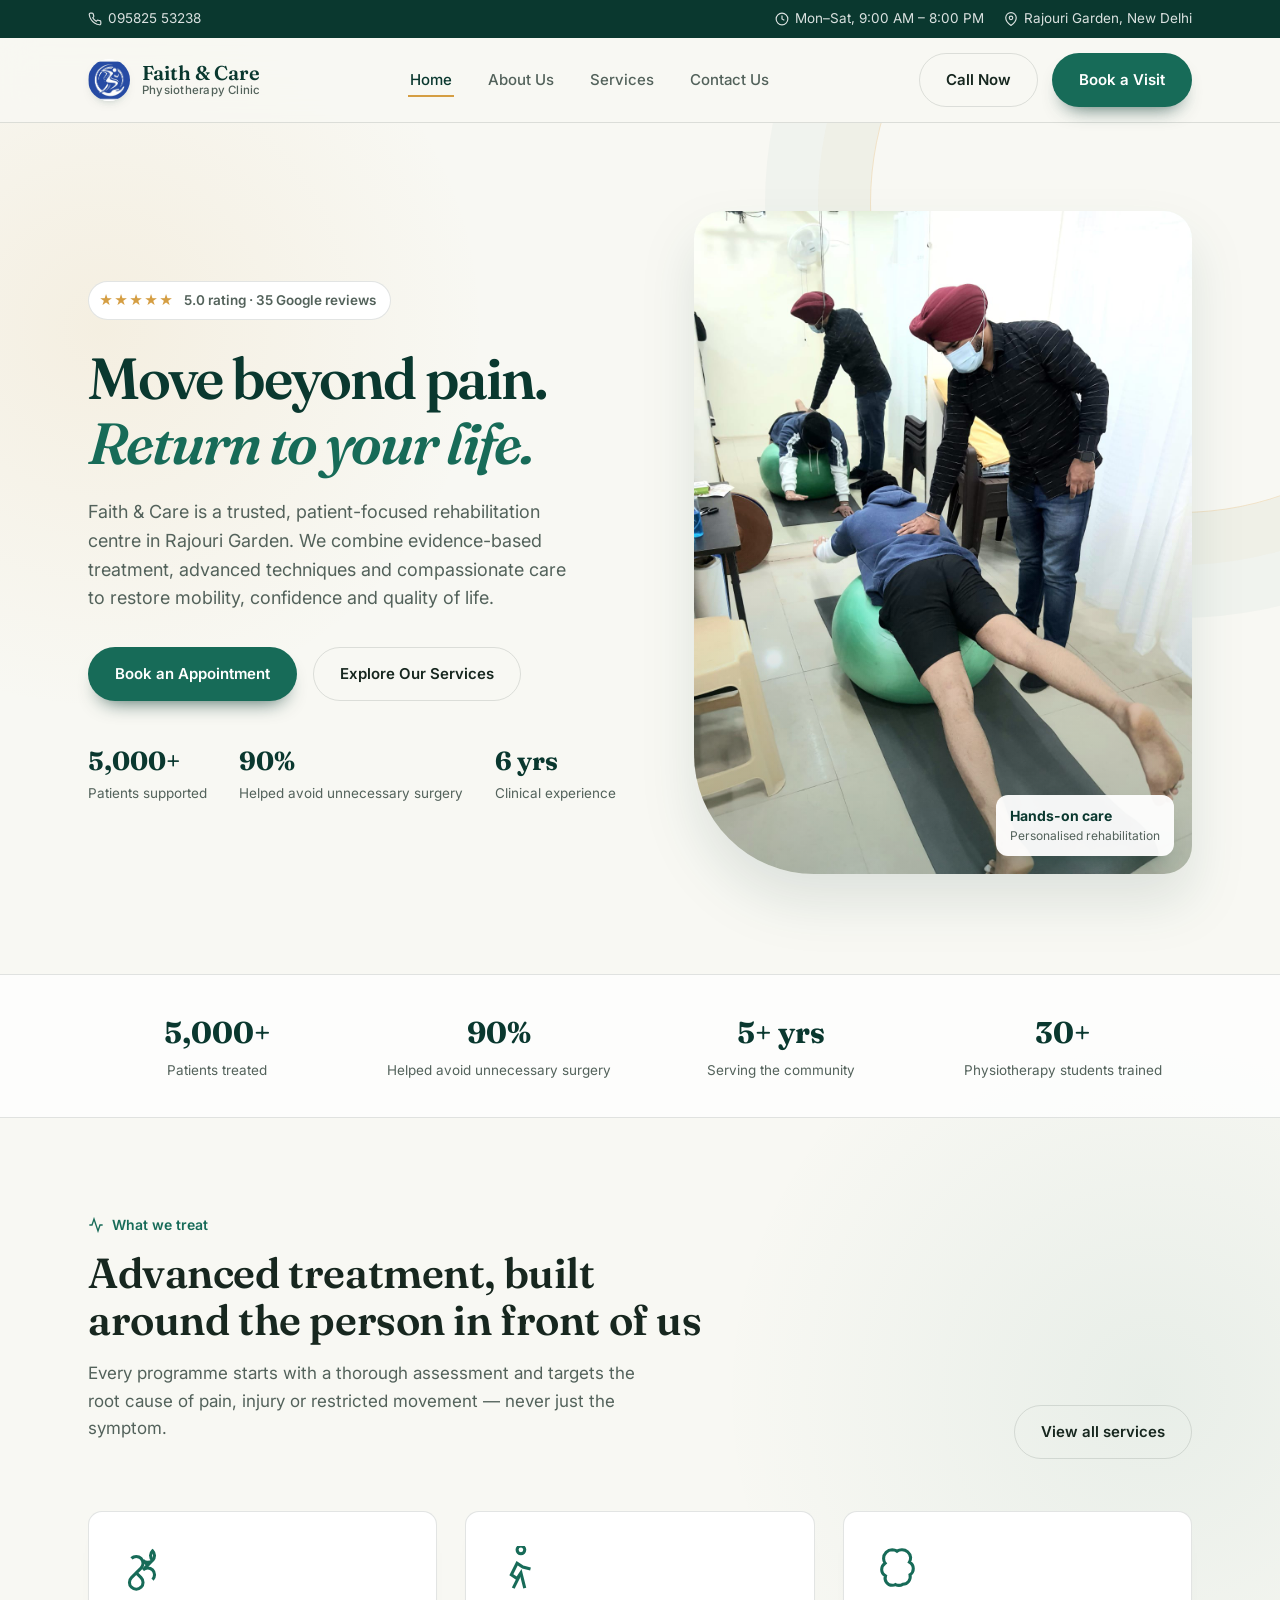
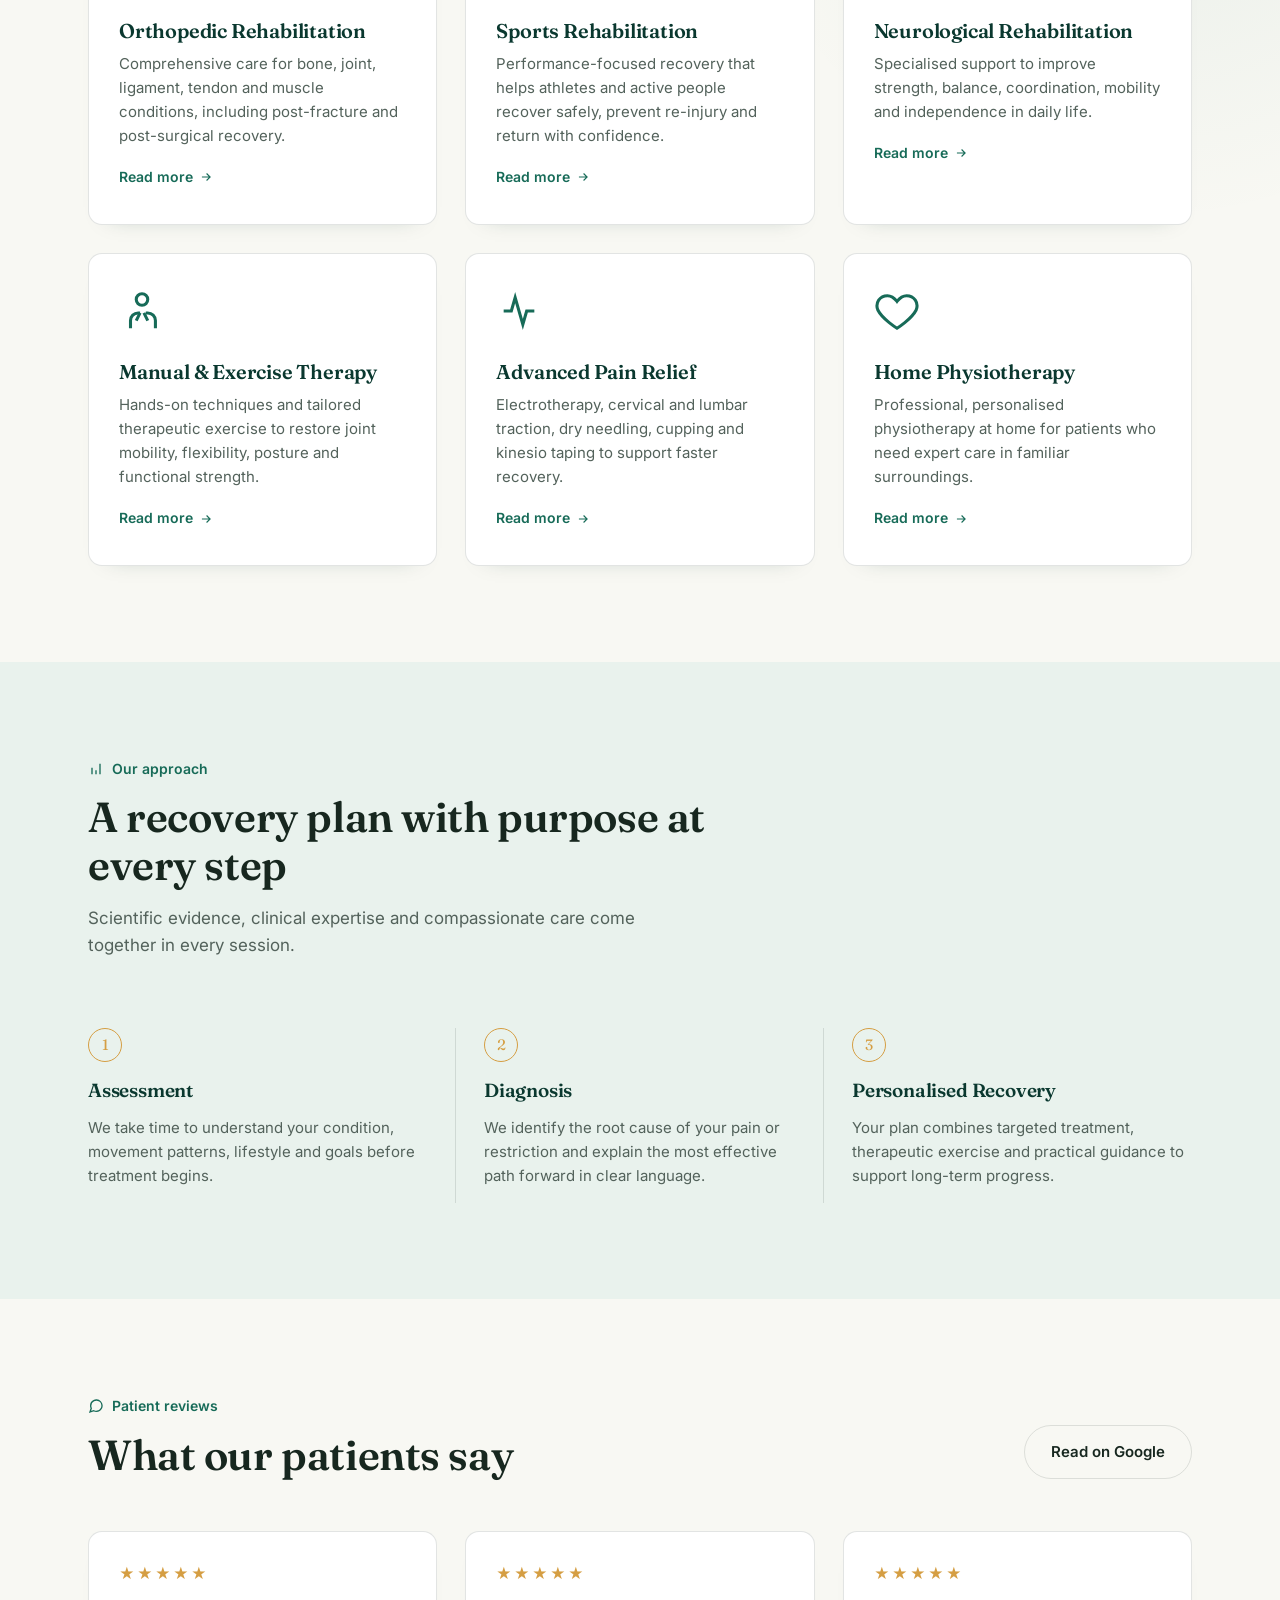
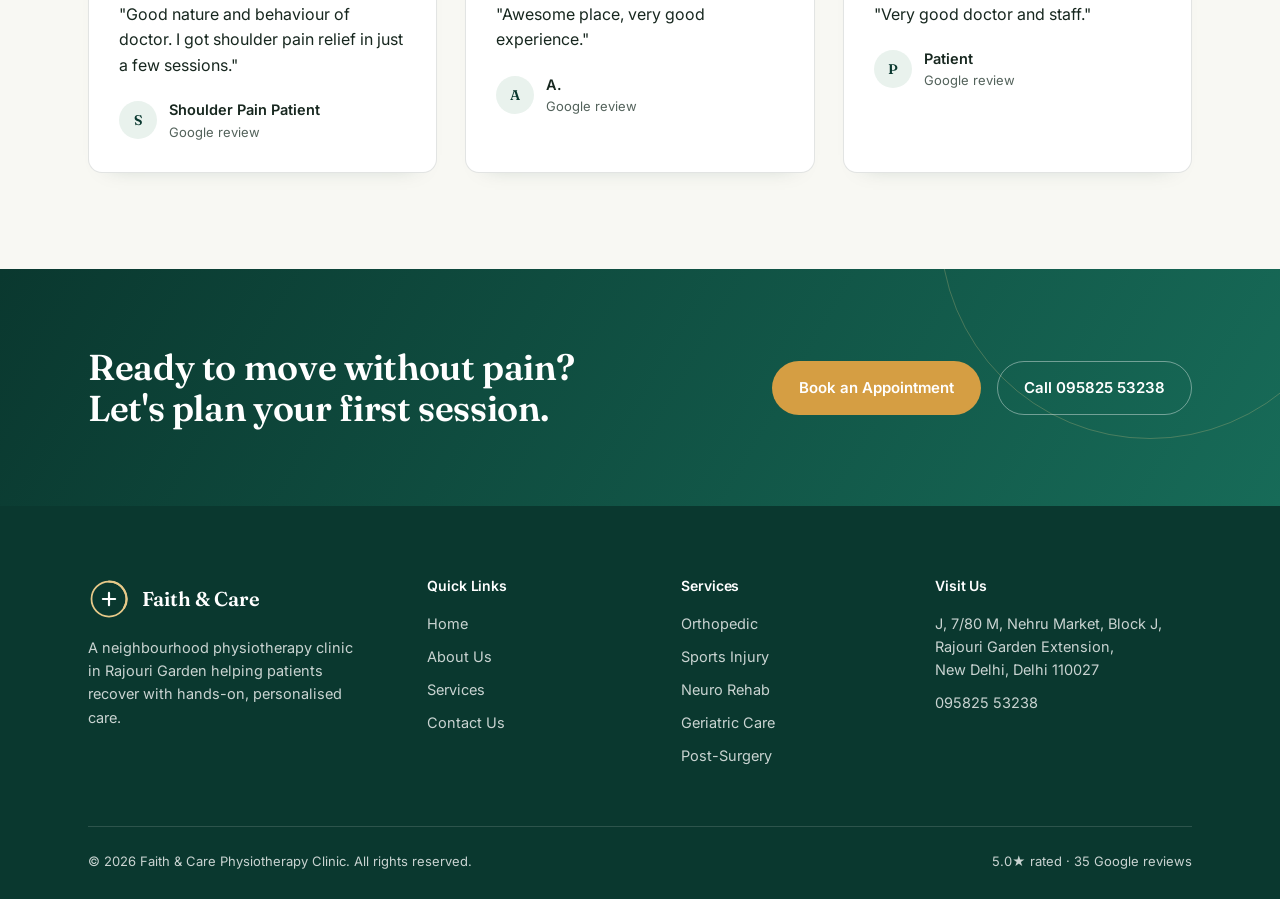
==== index.html @ 221c05e2 "initial commit" ====
<!DOCTYPE html>
<html lang="en">
<head>
<meta charset="UTF-8">
<meta name="viewport" content="width=device-width, initial-scale=1.0">
<title>Faith &amp; Care Physiotherapy Clinic — Rajouri Garden, New Delhi</title>
<meta name="description" content="Faith & Care Physiotherapy Clinic in Rajouri Garden, New Delhi. Rated 5.0 by 35 patients. Orthopedic, sports, neuro, geriatric and post-surgery rehabilitation.">
<link rel="stylesheet" href="style.css">
</head>
<body>

<div class="topbar">
  <div class="container">
    <a class="topbar-item" href="tel:+919582553238">
      <svg width="14" height="14" viewBox="0 0 24 24" fill="none" stroke="currentColor" stroke-width="2"><path d="M22 16.92v3a2 2 0 0 1-2.18 2 19.79 19.79 0 0 1-8.63-3.07 19.5 19.5 0 0 1-6-6 19.79 19.79 0 0 1-3.07-8.67A2 2 0 0 1 4.11 2h3a2 2 0 0 1 2 1.72c.127.96.361 1.903.7 2.81a2 2 0 0 1-.45 2.11L8.09 9.91a16 16 0 0 0 6 6l1.27-1.27a2 2 0 0 1 2.11-.45c.907.339 1.85.573 2.81.7A2 2 0 0 1 22 16.92z"/></svg>
      095825 53238
    </a>
    <div class="topbar-right">
      <span class="topbar-item">
        <svg width="14" height="14" viewBox="0 0 24 24" fill="none" stroke="currentColor" stroke-width="2"><circle cx="12" cy="12" r="10"/><polyline points="12 6 12 12 16 14"/></svg>
        Mon–Sat, 9:00 AM – 8:00 PM
      </span>
      <span class="topbar-item">
        <svg width="14" height="14" viewBox="0 0 24 24" fill="none" stroke="currentColor" stroke-width="2"><path d="M21 10c0 7-9 13-9 13s-9-6-9-13a9 9 0 0 1 18 0z"/><circle cx="12" cy="10" r="3"/></svg>
        Rajouri Garden, New Delhi
      </span>
    </div>
  </div>
</div>

<header class="site-header">
  <div class="container">
    <a class="brand" href="index.html">
      <img class="brand-mark brand-mark--logo" src="assets/faith-care-logo.jpeg" alt="Faith &amp; Care logo">
      <span class="brand-text">Faith &amp; Care<span>Physiotherapy Clinic</span></span>
    </a>
    <nav class="main-nav">
      <ul>
        <li><a href="index.html" class="is-active">Home</a></li>
        <li><a href="about.html">About Us</a></li>
        <li><a href="services.html">Services</a></li>
        <li><a href="contact.html">Contact Us</a></li>
      </ul>
    </nav>
    <div class="header-cta">
      <a class="btn btn-ghost" href="tel:+919582553238">Call Now</a>
      <a class="btn btn-primary" href="contact.html">Book a Visit</a>
      <button class="nav-toggle" aria-label="Toggle menu" aria-expanded="false">
        <svg viewBox="0 0 24 24" fill="none" stroke="currentColor" stroke-width="2"><line x1="3" y1="6" x2="21" y2="6"/><line x1="3" y1="12" x2="21" y2="12"/><line x1="3" y1="18" x2="21" y2="18"/></svg>
      </button>
    </div>
  </div>
</header>

<section class="hero">
  <div class="container">
    <div class="hero-copy reveal">
      <div class="hero-trust">
        <span class="stars">★★★★★</span> 5.0 rating · 35 Google reviews
      </div>
      <h1>Move beyond pain. <em>Return to your life.</em></h1>
      <p class="hero-sub">Faith &amp; Care is a trusted, patient-focused rehabilitation centre in Rajouri Garden. We combine evidence-based treatment, advanced techniques and compassionate care to restore mobility, confidence and quality of life.</p>
      <div class="hero-actions">
        <a class="btn btn-primary" href="contact.html">Book an Appointment</a>
        <a class="btn btn-ghost" href="services.html">Explore Our Services</a>
      </div>
      <div class="hero-meta">
        <div><strong>5,000+</strong>Patients supported</div>
        <div><strong>90%</strong>Helped avoid unnecessary surgery</div>
        <div><strong>6 yrs</strong>Clinical experience</div>
      </div>
    </div>
    <div class="hero-art hero-photo reveal" style="animation-delay:.15s">
      <img src="assets/session-balance.jpeg" alt="Dr. Sarabjeet Singh guiding a patient through balance rehabilitation">
      <span class="photo-label"><strong>Hands-on care</strong>Personalised rehabilitation</span>
    </div>
  </div>
</section>

<section class="stat-strip">
  <div class="container">
    <div class="stat"><strong>5,000+</strong><span>Patients treated</span></div>
    <div class="stat"><strong>90%</strong><span>Helped avoid unnecessary surgery</span></div>
    <div class="stat"><strong>5+ yrs</strong><span>Serving the community</span></div>
    <div class="stat"><strong>30+</strong><span>Physiotherapy students trained</span></div>
  </div>
</section>

<section class="section" id="services">
  <div class="container">
    <div class="section-head">
      <div>
        <div class="kicker">
          <svg viewBox="0 0 24 24" fill="none" stroke="currentColor" stroke-width="2"><path d="M22 12h-4l-3 9L9 3l-3 9H2"/></svg>
          What we treat
        </div>
        <h2 class="section-title">Advanced treatment, built around the person in front of us</h2>
        <p class="section-lede">Every programme starts with a thorough assessment and targets the root cause of pain, injury or restricted movement — never just the symptom.</p>
      </div>
      <a class="btn btn-ghost" href="services.html">View all services</a>
    </div>

    <div class="grid-3">
      <div class="service-card">
        <svg class="service-icon" viewBox="0 0 24 24" fill="none" stroke="currentColor" stroke-width="1.6"><path d="M6.5 6.5a3.5 3.5 0 1 1 5 5L9 14l2.5 2.5a3.5 3.5 0 1 1-5 5 3.5 3.5 0 0 1 0-5L9 14"/><path d="M17.5 17.5a3.5 3.5 0 1 0-5-5L15 10l-2.5-2.5a3.5 3.5 0 1 0 5-5 3.5 3.5 0 0 0 0 5L15 10"/></svg>
        <h3>Orthopedic Rehabilitation</h3>
        <p>Comprehensive care for bone, joint, ligament, tendon and muscle conditions, including post-fracture and post-surgical recovery.</p>
        <a class="service-link" href="services.html#orthopedic">Read more <svg viewBox="0 0 24 24" fill="none" stroke="currentColor" stroke-width="2"><path d="M5 12h14M13 6l6 6-6 6"/></svg></a>
      </div>
      <div class="service-card">
        <svg class="service-icon" viewBox="0 0 24 24" fill="none" stroke="currentColor" stroke-width="1.6"><path d="M13 4a2 2 0 1 0-2-2 2 2 0 0 0 2 2z"/><path d="M15 22l-2-8-2 3-3-2 3-6 3 2 4 1"/><path d="M9 22l3-6"/></svg>
        <h3>Sports Rehabilitation</h3>
        <p>Performance-focused recovery that helps athletes and active people recover safely, prevent re-injury and return with confidence.</p>
        <a class="service-link" href="services.html#sports">Read more <svg viewBox="0 0 24 24" fill="none" stroke="currentColor" stroke-width="2"><path d="M5 12h14M13 6l6 6-6 6"/></svg></a>
      </div>
      <div class="service-card">
        <svg class="service-icon" viewBox="0 0 24 24" fill="none" stroke="currentColor" stroke-width="1.6"><path d="M9.5 2a4.5 4.5 0 0 0-4.5 4.5c0 1 .3 1.8.8 2.5-1 .7-1.8 1.9-1.8 3.3a3.8 3.8 0 0 0 2 3.3 3.7 3.7 0 0 0 3.5 4.9c.6 0 1.2-.1 1.7-.4A4 4 0 0 0 15 20a4 4 0 0 0 3.8-5 3.8 3.8 0 0 0 1.7-3.2c0-1.5-.8-2.7-2-3.4.4-.7.6-1.5.6-2.4A4.5 4.5 0 0 0 14.5 2 4.4 4.4 0 0 0 12 2.8 4.4 4.4 0 0 0 9.5 2z"/></svg>
        <h3>Neurological Rehabilitation</h3>
        <p>Specialised support to improve strength, balance, coordination, mobility and independence in daily life.</p>
        <a class="service-link" href="services.html#neuro">Read more <svg viewBox="0 0 24 24" fill="none" stroke="currentColor" stroke-width="2"><path d="M5 12h14M13 6l6 6-6 6"/></svg></a>
      </div>
      <div class="service-card">
        <svg class="service-icon" viewBox="0 0 24 24" fill="none" stroke="currentColor" stroke-width="1.6"><circle cx="12" cy="6" r="3"/><path d="M6 21v-4a4 4 0 0 1 4-4h1M14 13h1a4 4 0 0 1 4 4v4"/><path d="M11 13l-2 4M13 13l2 4"/></svg>
        <h3>Manual &amp; Exercise Therapy</h3>
        <p>Hands-on techniques and tailored therapeutic exercise to restore joint mobility, flexibility, posture and functional strength.</p>
        <a class="service-link" href="services.html#geriatric">Read more <svg viewBox="0 0 24 24" fill="none" stroke="currentColor" stroke-width="2"><path d="M5 12h14M13 6l6 6-6 6"/></svg></a>
      </div>
      <div class="service-card">
        <svg class="service-icon" viewBox="0 0 24 24" fill="none" stroke="currentColor" stroke-width="1.6"><path d="M4 12h4l2-7 4 14 2-7h4"/></svg>
        <h3>Advanced Pain Relief</h3>
        <p>Electrotherapy, cervical and lumbar traction, dry needling, cupping and kinesio taping to support faster recovery.</p>
        <a class="service-link" href="services.html#post-surgery">Read more <svg viewBox="0 0 24 24" fill="none" stroke="currentColor" stroke-width="2"><path d="M5 12h14M13 6l6 6-6 6"/></svg></a>
      </div>
      <div class="service-card">
        <svg class="service-icon" viewBox="0 0 24 24" fill="none" stroke="currentColor" stroke-width="1.6"><path d="M12 21s-7.5-4.6-10-9.5C.5 7.7 3 4 7 4c2.2 0 3.6 1.2 5 3 1.4-1.8 2.8-3 5-3 4 0 6.5 3.7 5 7.5-2.5 4.9-10 9.5-10 9.5z"/></svg>
        <h3>Home Physiotherapy</h3>
        <p>Professional, personalised physiotherapy at home for patients who need expert care in familiar surroundings.</p>
        <a class="service-link" href="services.html#pain-management">Read more <svg viewBox="0 0 24 24" fill="none" stroke="currentColor" stroke-width="2"><path d="M5 12h14M13 6l6 6-6 6"/></svg></a>
      </div>
    </div>
  </div>
</section>

<section class="section section--mist">
  <div class="container">
    <div class="section-head">
      <div>
        <div class="kicker">
          <svg viewBox="0 0 24 24" fill="none" stroke="currentColor" stroke-width="2"><path d="M12 20v-6M6 20V10M18 20V4"/></svg>
          Our approach
        </div>
        <h2 class="section-title">A recovery plan with purpose at every step</h2>
        <p class="section-lede">Scientific evidence, clinical expertise and compassionate care come together in every session.</p>
      </div>
    </div>
    <div class="process-list">
      <div class="process-step">
        <div class="step-num">1</div>
        <h3>Assessment</h3>
        <p>We take time to understand your condition, movement patterns, lifestyle and goals before treatment begins.</p>
      </div>
      <div class="process-step">
        <div class="step-num">2</div>
        <h3>Diagnosis</h3>
        <p>We identify the root cause of your pain or restriction and explain the most effective path forward in clear language.</p>
      </div>
      <div class="process-step">
        <div class="step-num">3</div>
        <h3>Personalised Recovery</h3>
        <p>Your plan combines targeted treatment, therapeutic exercise and practical guidance to support long-term progress.</p>
      </div>
    </div>
  </div>
</section>

<section class="section" id="testimonials">
  <div class="container">
    <div class="section-head">
      <div>
        <div class="kicker">
          <svg viewBox="0 0 24 24" fill="none" stroke="currentColor" stroke-width="2"><path d="M21 11.5a8.4 8.4 0 0 1-.9 3.8 8.5 8.5 0 0 1-7.6 4.7 8.4 8.4 0 0 1-3.8-.9L3 21l1.9-5.7a8.4 8.4 0 0 1-.9-3.8 8.5 8.5 0 0 1 4.7-7.6 8.4 8.4 0 0 1 3.8-.9h.5a8.48 8.48 0 0 1 8 8v.5z"/></svg>
          Patient reviews
        </div>
        <h2 class="section-title">What our patients say</h2>
      </div>
      <a class="btn btn-ghost" href="https://www.google.com/maps/search/?api=1&query=Faith+%26+Care+Physiotherapy+Clinic+Rajouri+Garden" target="_blank" rel="noopener">Read on Google</a>
    </div>
    <div class="grid-3">
      <div class="testi-card">
        <div class="testi-stars">★★★★★</div>
        <p>"Good nature and behaviour of doctor. I got shoulder pain relief in just a few sessions."</p>
        <div class="testi-who">
          <div class="testi-avatar">S</div>
          <div><div class="testi-name">Shoulder Pain Patient</div><div class="testi-role">Google review</div></div>
        </div>
      </div>
      <div class="testi-card">
        <div class="testi-stars">★★★★★</div>
        <p>"Awesome place, very good experience."</p>
        <div class="testi-who">
          <div class="testi-avatar">A</div>
          <div><div class="testi-name">A.</div><div class="testi-role">Google review</div></div>
        </div>
      </div>
      <div class="testi-card">
        <div class="testi-stars">★★★★★</div>
        <p>"Very good doctor and staff."</p>
        <div class="testi-who">
          <div class="testi-avatar">P</div>
          <div><div class="testi-name">Patient</div><div class="testi-role">Google review</div></div>
        </div>
      </div>
    </div>
  </div>
</section>

<section class="cta-band">
  <div class="container">
    <h2>Ready to move without pain? Let's plan your first session.</h2>
    <div class="cta-band-actions">
      <a class="btn btn-gold" href="contact.html">Book an Appointment</a>
      <a class="btn btn-outline-light" href="tel:+919582553238">Call 095825 53238</a>
    </div>
  </div>
</section>

<footer class="site-footer">
  <div class="container">
    <div class="footer-grid">
      <div class="footer-brand">
        <a class="brand" href="index.html">
          <svg class="brand-mark" viewBox="0 0 48 48" fill="none">
            <circle cx="24" cy="24" r="20" stroke="#E7C989" stroke-width="2"/>
            <path d="M24 4a20 20 0 0 1 17.3 30" stroke="#E7C989" stroke-width="2.5" stroke-linecap="round"/>
            <path d="M24 17v14M17 24h14" stroke="#FFFFFF" stroke-width="2.5" stroke-linecap="round"/>
          </svg>
          <span class="brand-text">Faith &amp; Care</span>
        </a>
        <p>A neighbourhood physiotherapy clinic in Rajouri Garden helping patients recover with hands-on, personalised care.</p>
      </div>
      <div>
        <h4>Quick Links</h4>
        <ul>
          <li><a href="index.html">Home</a></li>
          <li><a href="about.html">About Us</a></li>
          <li><a href="services.html">Services</a></li>
          <li><a href="contact.html">Contact Us</a></li>
        </ul>
      </div>
      <div>
        <h4>Services</h4>
        <ul>
          <li><a href="services.html#orthopedic">Orthopedic</a></li>
          <li><a href="services.html#sports">Sports Injury</a></li>
          <li><a href="services.html#neuro">Neuro Rehab</a></li>
          <li><a href="services.html#geriatric">Geriatric Care</a></li>
          <li><a href="services.html#post-surgery">Post-Surgery</a></li>
        </ul>
      </div>
      <div>
        <h4>Visit Us</h4>
        <ul>
          <li>J, 7/80 M, Nehru Market, Block J,<br>Rajouri Garden Extension,<br>New Delhi, Delhi 110027</li>
          <li><a href="tel:+919582553238">095825 53238</a></li>
        </ul>
      </div>
    </div>
    <div class="foot-bottom">
      <span>© 2026 Faith &amp; Care Physiotherapy Clinic. All rights reserved.</span>
      <span>5.0★ rated · 35 Google reviews</span>
    </div>
  </div>
</footer>

<script src="script.js"></script>
</body>
</html>
---- style.css ----
/* =========================================================
   Faith & Care Physiotherapy Clinic — Design System
   Palette: pine (trust/healing), paper/mist (calm neutral),
   gold (warmth, restored movement)
   Type: Fraunces (display) + Inter (body/UI)
   Motif: the range-of-motion arc — recurring visual device
   ========================================================= */

@import url('https://fonts.googleapis.com/css2?family=Fraunces:opsz,wght@9..144,400;9..144,500;9..144,600;9..144,700&family=Inter:wght@400;500;600;700&display=swap');

:root{
  --ink: #17271f;
  --ink-soft: #53625b;
  --pine: #176b58;
  --pine-dark: #0a382f;
  --paper: #f8f8f3;
  --mist: #e9f2ed;
  --line: rgba(23,39,31,0.12);
  --gold: #d59e43;
  --gold-light: #f3d18b;
  --white: #FFFFFF;

  --serif: 'Fraunces', Georgia, serif;
  --sans: 'Inter', -apple-system, BlinkMacSystemFont, 'Segoe UI', sans-serif;

  --container: 1160px;
  --radius: 14px;
  --shadow: 0 24px 60px -30px rgba(10,56,47,0.42);
}

*, *::before, *::after{ box-sizing: border-box; }

html{
  scroll-behavior: smooth;
}
@media (prefers-reduced-motion: reduce){
  html{ scroll-behavior: auto; }
  *{ animation-duration: 0.01ms !important; animation-iteration-count: 1 !important; transition-duration: 0.01ms !important; }
}

body{
  margin: 0;
  font-family: var(--sans);
  color: var(--ink);
  background: var(--paper);
  background-image: radial-gradient(circle at 8% 8%, rgba(213,158,67,.10), transparent 24rem), radial-gradient(circle at 90% 34%, rgba(23,107,88,.07), transparent 27rem);
  line-height: 1.6;
  -webkit-font-smoothing: antialiased;
}

img{ max-width: 100%; display: block; }
a{ color: inherit; text-decoration: none; }
ul{ margin: 0; padding: 0; list-style: none; }
button{ font-family: inherit; cursor: pointer; }

h1,h2,h3,h4{
  font-family: var(--serif);
  font-weight: 600;
  line-height: 1.12;
  margin: 0;
  letter-spacing: -0.01em;
}

.container{
  max-width: var(--container);
  margin: 0 auto;
  padding: 0 28px;
}

.section{ padding: 96px 0; }
.section--tight{ padding: 64px 0; }
.section--mist{ background: var(--mist); }
.section--pine{ background: var(--pine); color: var(--white); }

.kicker{
  display: inline-flex;
  align-items: center;
  gap: 8px;
  font-size: 14px;
  color: var(--pine);
  font-weight: 600;
  margin-bottom: 14px;
}
.section--pine .kicker{ color: var(--gold-light); }
.kicker svg{ width: 16px; height: 16px; }

h2.section-title{
  font-size: clamp(28px, 3.6vw, 42px);
  max-width: 620px;
}
.section-lede{
  max-width: 560px;
  color: var(--ink-soft);
  font-size: 17px;
  margin-top: 16px;
}
.section--pine .section-lede{ color: rgba(255,255,255,0.78); }

.section-head{
  display: flex;
  justify-content: space-between;
  align-items: flex-end;
  gap: 32px;
  margin-bottom: 52px;
  flex-wrap: wrap;
}

/* ---------- Buttons ---------- */
.btn{
  display: inline-flex;
  align-items: center;
  justify-content: center;
  gap: 10px;
  padding: 14px 26px;
  border-radius: 999px;
  font-weight: 600;
  font-size: 15px;
  border: 1px solid transparent;
  transition: transform 0.2s cubic-bezier(.2,.8,.2,1), box-shadow .2s ease, background 0.2s ease, border-color .2s ease, color .2s ease;
  white-space: nowrap;
}
.btn:hover{ transform: translateY(-3px); }
.btn-primary{ background: var(--pine); color: var(--white); box-shadow: 0 12px 20px -12px rgba(10,56,47,.8); }
.btn-primary:hover{ background: var(--pine-dark); box-shadow: 0 18px 28px -14px rgba(10,56,47,.72); }
.btn-gold{ background: var(--gold); color: var(--white); }
.btn-gold:hover{ background: #9c6f2e; }
.btn-ghost{ background: transparent; color: var(--ink); border-color: var(--line); }
.btn-ghost:hover{ border-color: var(--pine); color: var(--pine); }
.btn-outline-light{ background: transparent; color: var(--white); border-color: rgba(255,255,255,0.4); }
.btn-outline-light:hover{ border-color: var(--white); }
.btn-block{ width: 100%; }

/* ---------- Header ---------- */
.topbar{
  background: var(--pine-dark);
  color: rgba(255,255,255,0.85);
  font-size: 13.5px;
}
.topbar .container{
  display: flex;
  justify-content: space-between;
  align-items: center;
  padding-top: 8px;
  padding-bottom: 8px;
  gap: 16px;
  flex-wrap: wrap;
}
.topbar a{ color: inherit; }
.topbar a:hover{ color: var(--gold-light); }
.topbar-item{ display: inline-flex; align-items: center; gap: 6px; }
.topbar-right{ display: flex; gap: 20px; flex-wrap: wrap; }

.site-header{
  position: sticky;
  top: 0;
  z-index: 40;
  background: rgba(248,248,243,0.82);
  backdrop-filter: blur(16px);
  border-bottom: 1px solid var(--line);
}
.site-header .container{
  display: flex;
  align-items: center;
  justify-content: space-between;
  height: 84px;
}
.brand{
  display: flex;
  align-items: center;
  gap: 12px;
}
.brand-mark{
  width: 42px; height: 42px;
  flex-shrink: 0;
}
.brand-mark--logo{
  border-radius: 50%;
  object-fit: cover;
  object-position: center;
  box-shadow: 0 5px 12px -8px rgba(10,56,47,.5);
}
.brand-text{
  font-family: var(--serif);
  font-size: 20px;
  font-weight: 600;
  line-height: 1.1;
  color: var(--pine-dark);
}
.brand-text span{
  display: block;
  font-family: var(--sans);
  font-size: 11.5px;
  font-weight: 500;
  color: var(--ink-soft);
  letter-spacing: 0.02em;
}

.main-nav{ display: flex; align-items: center; gap: 40px; }
.main-nav ul{ display: flex; gap: 32px; }
.main-nav a{
  font-size: 15px;
  font-weight: 500;
  color: var(--ink-soft);
  padding: 6px 2px;
  border-bottom: 2px solid transparent;
  transition: color .2s ease, border-color .2s ease;
}
.main-nav a:hover, .main-nav a.is-active{
  color: var(--pine-dark);
  border-bottom-color: var(--gold);
}
.header-cta{ display: flex; align-items: center; gap: 14px; }

.nav-toggle{
  display: none;
  background: none;
  border: none;
  padding: 6px;
}
.nav-toggle svg{ width: 26px; height: 26px; }

@media (max-width: 900px){
  .main-nav ul{ display: none; }
  .header-cta .btn-ghost{ display: none; }
  .nav-toggle{ display: block; }
  .site-header.nav-open .main-nav ul{
    display: flex;
    flex-direction: column;
    position: absolute;
    top: 84px; left: 0; right: 0;
    background: var(--paper);
    padding: 20px 28px 28px;
    border-bottom: 1px solid var(--line);
    gap: 4px;
  }
  .site-header.nav-open .main-nav a{ display: block; padding: 12px 0; border-bottom: 1px solid var(--line); }
}

/* ---------- Hero ---------- */
.hero{
  padding: 88px 0 100px;
  position: relative;
  overflow: hidden;
}
.hero .container{
  display: grid;
  grid-template-columns: 1.05fr 0.95fr;
  gap: 56px;
  align-items: center;
}
.hero::before{content:""; position:absolute; width:620px; height:620px; right:-210px; top:-230px; border:1px solid rgba(213,158,67,.25); border-radius:50%; box-shadow:0 0 0 52px rgba(213,158,67,.045),0 0 0 105px rgba(23,107,88,.03); pointer-events:none;}
.hero-trust{
  display: inline-flex;
  align-items: center;
  gap: 10px;
  background: var(--white);
  border: 1px solid var(--line);
  padding: 8px 14px 8px 10px;
  border-radius: 999px;
  box-shadow: 0 10px 30px -22px rgba(10,56,47,.5);
  font-size: 13.5px;
  font-weight: 600;
  color: var(--ink-soft);
  margin-bottom: 26px;
}
.hero-trust .stars{ color: var(--gold); letter-spacing: 1px; }
.hero h1{
  font-size: clamp(38px, 5vw, 58px);
  color: var(--pine-dark);
  letter-spacing: -.035em;
}
.hero h1 em{ font-style: italic; color: var(--pine); }
.hero-sub{
  margin-top: 22px;
  font-size: 18px;
  color: var(--ink-soft);
  max-width: 480px;
}
.hero-actions{
  margin-top: 34px;
  display: flex;
  gap: 16px;
  flex-wrap: wrap;
}
.hero-meta{
  margin-top: 40px;
  display: flex;
  gap: 32px;
  flex-wrap: wrap;
}
.hero-meta div{ font-size: 13.5px; color: var(--ink-soft); }
.hero-meta strong{
  display: block;
  font-family: var(--serif);
  font-size: 26px;
  color: var(--pine-dark);
}

.hero-art{ position: relative; filter: drop-shadow(0 28px 26px rgba(10,56,47,.11)); }
.hero-art svg{ width: 100%; height: auto; }
.hero-photo{ min-height:480px; border-radius:28px 28px 28px 120px; overflow:hidden; background:var(--mist); }
.hero-photo::after{ content:""; position:absolute; inset:0; background:linear-gradient(180deg, transparent 46%, rgba(10,56,47,.30)); pointer-events:none; }
.hero-photo img{ width:100%; height:100%; min-height:480px; object-fit:cover; object-position:54% center; }
.photo-label{ position:absolute; z-index:1; right:18px; bottom:18px; max-width:210px; background:rgba(255,255,255,.94); color:var(--ink-soft); border-radius:12px; padding:12px 14px; font-size:12px; line-height:1.35; box-shadow:0 12px 28px -16px rgba(10,56,47,.6); }
.photo-label strong{ display:block; color:var(--pine-dark); font-size:14px; margin-bottom:2px; }

.reveal{
  opacity: 0;
  transform: translateY(14px);
  animation: reveal-in 0.7s ease forwards;
}
@keyframes reveal-in{ to{ opacity:1; transform: translateY(0);} }

/* Scroll choreography keeps the page feeling calm and deliberate. */
.animate-in{
  opacity: 0;
  transform: translateY(22px);
  transition: opacity .65s ease, transform .65s cubic-bezier(.2,.8,.2,1);
}
.animate-in.is-in-view{ opacity:1; transform:translateY(0); }
.grid-3 .animate-in:nth-child(2), .process-list .animate-in:nth-child(2){ transition-delay:.1s; }
.grid-3 .animate-in:nth-child(3), .process-list .animate-in:nth-child(3){ transition-delay:.2s; }

/* ---------- Stat strip ---------- */
.stat-strip{
  border-top: 1px solid var(--line);
  border-bottom: 1px solid var(--line);
  background: rgba(255,255,255,.78);
}
.stat-strip .container{
  display: grid;
  grid-template-columns: repeat(4, 1fr);
  gap: 24px;
  padding: 34px 28px;
}
.stat-strip .stat{ text-align: center; }
.stat-strip .stat strong{
  display: block;
  font-family: var(--serif);
  font-size: 30px;
  color: var(--pine-dark);
}
.stat-strip .stat span{ font-size: 13.5px; color: var(--ink-soft); }
@media (max-width: 720px){
  .stat-strip .container{ grid-template-columns: repeat(2,1fr); }
  .hero{ padding: 56px 0 68px; }
  .hero .container{ gap: 22px; }
  .hero-art{ max-width: 390px; margin: -14px auto 0; }
  .hero-photo{ min-height:350px; border-radius:22px 22px 22px 78px; }
  .hero-photo img{ min-height:350px; }
  .hero-meta{ margin-top: 24px; gap: 18px; }
  .hero-meta strong{ font-size:22px; }
}

/* ---------- Cards / grids ---------- */
.grid-3{ display: grid; grid-template-columns: repeat(3,1fr); gap: 28px; }
.grid-2{ display: grid; grid-template-columns: repeat(2,1fr); gap: 28px; }
@media (max-width: 900px){
  .grid-3{ grid-template-columns: 1fr; }
  .grid-2{ grid-template-columns: 1fr; }
}

.service-card{
  background: var(--white);
  border: 1px solid var(--line);
  padding: 34px 30px;
  border-radius: var(--radius);
  box-shadow: 0 12px 22px -22px rgba(10,56,47,.34);
  transition: border-color .2s ease, transform .28s cubic-bezier(.2,.8,.2,1), box-shadow .28s ease;
}
.service-card:hover{ border-color: rgba(23,107,88,.45); transform: translateY(-8px); box-shadow: 0 24px 40px -28px rgba(10,56,47,.45); }
.service-icon{
  width: 46px; height: 46px;
  color: var(--pine);
  margin-bottom: 20px;
}
.service-card h3{ font-size: 20px; color: var(--pine-dark); margin-bottom: 10px; }
.service-card p{ color: var(--ink-soft); font-size: 15px; margin: 0 0 16px; }
.service-card .tag-row{ display:flex; flex-wrap:wrap; gap:8px; margin-bottom: 16px; }
.tag{
  font-size: 12.5px;
  padding: 4px 10px;
  border-radius: 999px;
  background: var(--mist);
  color: var(--pine-dark);
  font-weight: 500;
}
.service-card .service-link{
  font-weight: 600;
  font-size: 14px;
  color: var(--pine);
  display: inline-flex;
  align-items: center;
  gap: 6px;
}
.service-card .service-link svg{ width: 14px; height: 14px; transition: transform .2s ease; }
.service-card:hover .service-link svg{ transform: translateX(3px); }

/* ---------- Process (legit sequence) ---------- */
.process-list{
  display: grid;
  grid-template-columns: repeat(3,1fr);
  gap: 0;
  counter-reset: step;
  margin-top: 8px;
}
.process-step{
  position: relative;
  padding: 0 28px 0 0;
  border-right: 1px solid var(--line);
}
.process-step:last-child{ border-right: none; padding-right: 0; }
.process-step:not(:first-child){ padding-left: 28px; }
.step-num{
  font-family: var(--serif);
  font-size: 15px;
  color: var(--gold);
  border: 1px solid var(--gold);
  width: 34px; height: 34px;
  border-radius: 50%;
  display: flex; align-items: center; justify-content: center;
  margin-bottom: 18px;
}
.process-step h3{ font-size: 19px; color: var(--pine-dark); margin-bottom: 10px; }
.process-step p{ color: var(--ink-soft); font-size: 15px; }
@media (max-width: 900px){
  .process-list{ grid-template-columns: 1fr; gap: 32px; }
  .process-step{ border-right: none; padding: 0 !important; }
}

/* ---------- Testimonials ---------- */
.testi-card{
  background: var(--white);
  border: 1px solid var(--line);
  padding: 30px;
  border-radius: var(--radius);
  box-shadow: 0 12px 22px -22px rgba(10,56,47,.34);
  height: 100%;
}
.testi-stars{ color: var(--gold); letter-spacing: 2px; margin-bottom: 16px; font-size: 15px; }
.testi-card p{ font-size: 16px; color: var(--ink); margin: 0 0 20px; }
.testi-who{ display: flex; align-items: center; gap: 12px; }
.testi-avatar{
  width: 38px; height: 38px;
  border-radius: 50%;
  background: var(--mist);
  color: var(--pine-dark);
  display: flex; align-items: center; justify-content: center;
  font-weight: 600; font-size: 14px;
  font-family: var(--serif);
}
.testi-name{ font-weight: 600; font-size: 14.5px; }
.testi-role{ font-size: 13px; color: var(--ink-soft); }

/* ---------- CTA band ---------- */
.cta-band{
  background: linear-gradient(120deg, var(--pine-dark), var(--pine));
  color: var(--white);
  padding: 78px 0;
  position:relative;
  overflow:hidden;
}
.cta-band::after{content:""; position:absolute; width:420px; height:420px; border:1px solid rgba(243,209,139,.24); border-radius:50%; right:-80px; top:-250px;}
.cta-band .container{position:relative; z-index:1;}
.cta-band .container{
  display: flex;
  justify-content: space-between;
  align-items: center;
  gap: 32px;
  flex-wrap: wrap;
}
.cta-band h2{ font-size: clamp(26px,3vw,36px); max-width: 520px; }
.cta-band-actions{ display: flex; gap: 16px; flex-wrap: wrap; }

/* ---------- Footer ---------- */
.site-footer{ background: var(--pine-dark); color: rgba(255,255,255,0.78); padding: 72px 0 28px; }
.footer-grid{
  display: grid;
  grid-template-columns: 1.4fr 1fr 1fr 1.2fr;
  gap: 40px;
  padding-bottom: 48px;
  border-bottom: 1px solid rgba(255,255,255,0.14);
}
.footer-brand .brand-text{ color: var(--white); }
.footer-brand p{ margin-top: 16px; font-size: 14.5px; max-width: 280px; }
.site-footer h4{
  font-family: var(--sans);
  font-size: 14px;
  color: var(--white);
  font-weight: 600;
  margin-bottom: 18px;
}
.site-footer ul li{ margin-bottom: 10px; font-size: 14.5px; }
.site-footer a:hover{ color: var(--gold-light); }
.foot-bottom{
  padding-top: 24px;
  display: flex;
  justify-content: space-between;
  font-size: 13px;
  flex-wrap: wrap;
  gap: 10px;
}
@media (max-width: 900px){
  .footer-grid{ grid-template-columns: 1fr 1fr; }
}
@media (max-width: 560px){
  .footer-grid{ grid-template-columns: 1fr; }
}

/* ---------- Page hero (inner pages) ---------- */
.page-hero{
  padding: 56px 0 64px;
  background: linear-gradient(135deg, var(--mist), #f6f5ed);
  border-bottom: 1px solid var(--line);
}
.page-hero .crumb{ font-size: 13.5px; color: var(--ink-soft); margin-bottom: 16px; }
.page-hero .crumb a:hover{ color: var(--pine); }
.page-hero h1{ font-size: clamp(32px,4.4vw,48px); color: var(--pine-dark); max-width: 640px; }
.page-hero p{ margin-top: 18px; max-width: 560px; color: var(--ink-soft); font-size: 17px; }

/* ---------- About page ---------- */
.value-list{ display: grid; grid-template-columns: repeat(2,1fr); gap: 24px; margin-top: 12px; }
.value-item{ display: flex; gap: 16px; }
.value-item svg{ width: 26px; height: 26px; color: var(--pine); flex-shrink: 0; margin-top: 2px; }
.value-item h4{ font-family: var(--sans); font-size: 16px; margin-bottom: 6px; }
.value-item p{ font-size: 14.5px; color: var(--ink-soft); margin: 0; }
@media (max-width: 720px){ .value-list{ grid-template-columns: 1fr; } }

.about-split{ display: grid; grid-template-columns: 0.9fr 1.1fr; gap: 60px; align-items: center; }
@media (max-width: 900px){ .about-split{ grid-template-columns: 1fr; } }

.credential-card{
  background: var(--white);
  border: 1px solid var(--line);
  padding: 26px;
  margin-top: 22px;
}
.credential-card .note{ font-size: 13.5px; color: var(--ink-soft); font-style: italic; }

.clinic-photo{ position:relative; overflow:hidden; margin-top:30px; border-radius:var(--radius); box-shadow:var(--shadow); }
.clinic-photo img{ width:100%; height:340px; object-fit:cover; display:block; }
.clinic-photo--exterior img{ object-position:center 36%; }
.clinic-photo--interior img{ object-position:center center; }
.clinic-photo span{ position:absolute; left:16px; bottom:16px; padding:9px 12px; border-radius:999px; background:rgba(255,255,255,.94); color:var(--pine-dark); font-size:13px; font-weight:600; }

.session-feature{ display:grid; grid-template-columns:.92fr 1.08fr; align-items:center; gap:52px; margin-bottom:78px; }
.session-feature img{ width:100%; aspect-ratio:1/1; object-fit:cover; object-position:center; border-radius:18px 80px 18px 18px; box-shadow:var(--shadow); }
.session-feature .kicker{ margin-bottom:10px; }
@media (max-width:900px){ .session-feature{ grid-template-columns:1fr; gap:28px; margin-bottom:58px; } }

.treatment-spotlight{ display:grid; grid-template-columns:220px 1fr; gap:28px; align-items:center; padding:28px; margin:8px 0 18px; background:var(--mist); border:1px solid var(--line); border-radius:var(--radius); }
.treatment-spotlight img{ width:100%; height:210px; object-fit:cover; object-position:center; border-radius:10px; }
.treatment-spotlight h3{ color:var(--pine-dark); font-size:22px; margin:0 0 9px; }
.treatment-spotlight p{ margin:0; max-width:650px; color:var(--ink-soft); font-size:15px; }
.treatment-spotlight .kicker{ margin-bottom:7px; }
@media (max-width:600px){ .treatment-spotlight{ grid-template-columns:1fr; gap:18px; padding:18px; } .treatment-spotlight img{ height:260px; } }

/* ---------- Services detail page ---------- */
.service-detail{
  display: grid;
  grid-template-columns: 60px 1fr;
  gap: 24px;
  padding: 40px 0;
  border-bottom: 1px solid var(--line);
}
.service-detail:last-child{ border-bottom: none; }
.service-detail .service-icon{ margin: 0; }
.service-detail h3{ font-size: 24px; color: var(--pine-dark); margin-bottom: 10px; }
.service-detail p{ color: var(--ink-soft); font-size: 15.5px; max-width: 640px; }
.service-detail .conditions{ margin-top: 16px; display: flex; flex-wrap: wrap; gap: 8px; }
@media (max-width: 600px){
  .service-detail{ grid-template-columns: 1fr; }
}

.faq-item{ border-bottom: 1px solid var(--line); }
.faq-q{
  width: 100%;
  text-align: left;
  background: none;
  border: none;
  padding: 22px 0;
  display: flex;
  justify-content: space-between;
  align-items: center;
  font-family: var(--serif);
  font-size: 18px;
  color: var(--pine-dark);
}
.faq-q svg{ width: 20px; height: 20px; flex-shrink: 0; transition: transform .2s ease; color: var(--pine); }
.faq-item.is-open .faq-q svg{ transform: rotate(45deg); }
.faq-a{
  max-height: 0;
  overflow: hidden;
  transition: max-height .25s ease;
  color: var(--ink-soft);
  font-size: 15px;
}
.faq-item.is-open .faq-a{ max-height: 240px; }
.faq-a-inner{ padding-bottom: 22px; max-width: 640px; }

/* ---------- Contact page ---------- */
.contact-grid{ display: grid; grid-template-columns: 1fr 1fr; gap: 56px; }
@media (max-width: 900px){ .contact-grid{ grid-template-columns: 1fr; } }

.info-row{ display: flex; gap: 18px; padding: 20px 0; border-bottom: 1px solid var(--line); }
.info-row:last-child{ border-bottom: none; }
.info-row svg{ width: 22px; height: 22px; color: var(--pine); flex-shrink: 0; margin-top: 2px; }
.info-row h4{ font-family: var(--sans); font-size: 15px; margin-bottom: 4px; }
.info-row p{ margin: 0; font-size: 14.5px; color: var(--ink-soft); }
.info-row a:hover{ color: var(--pine); }

.hours-table{ width: 100%; border-collapse: collapse; margin-top: 8px; }
.hours-table td{ padding: 9px 0; font-size: 14.5px; border-bottom: 1px dashed var(--line); }
.hours-table td:last-child{ text-align: right; color: var(--ink-soft); }
.hours-table tr:last-child td{ border-bottom: none; }
.hours-note{ margin-top: 14px; font-size: 13px; color: var(--ink-soft); font-style: italic; }

.map-frame{
  width: 100%;
  height: 340px;
  border: 1px solid var(--line);
  filter: grayscale(0.15);
  border-radius: var(--radius);
}

.field{ margin-bottom: 20px; }
.field label{ display: block; font-size: 13.5px; font-weight: 600; margin-bottom: 8px; color: var(--ink); }
.field input, .field select, .field textarea{
  width: 100%;
  padding: 13px 14px;
  border: 1px solid var(--line);
  border-radius: var(--radius);
  font-family: var(--sans);
  font-size: 15px;
  background: var(--white);
  color: var(--ink);
}
.field input:focus, .field select:focus, .field textarea:focus{
  outline: 2px solid var(--pine);
  outline-offset: 1px;
}
.field-row{ display: grid; grid-template-columns: 1fr 1fr; gap: 18px; }
@media (max-width: 560px){ .field-row{ grid-template-columns: 1fr; } }

.form-note{ font-size: 13px; color: var(--ink-soft); margin-top: 14px; }
.form-success{
  display: none;
  background: var(--mist);
  border: 1px solid var(--pine);
  padding: 18px 20px;
  border-radius: var(--radius);
  margin-bottom: 20px;
  font-size: 14.5px;
}
.form-success.is-visible{ display: block; }

/* focus visibility */
a:focus-visible, button:focus-visible{
  outline: 2px solid var(--gold);
  outline-offset: 2px;
}

.divider-arc{ width: 100%; height: auto; display: block; color: var(--mist); }
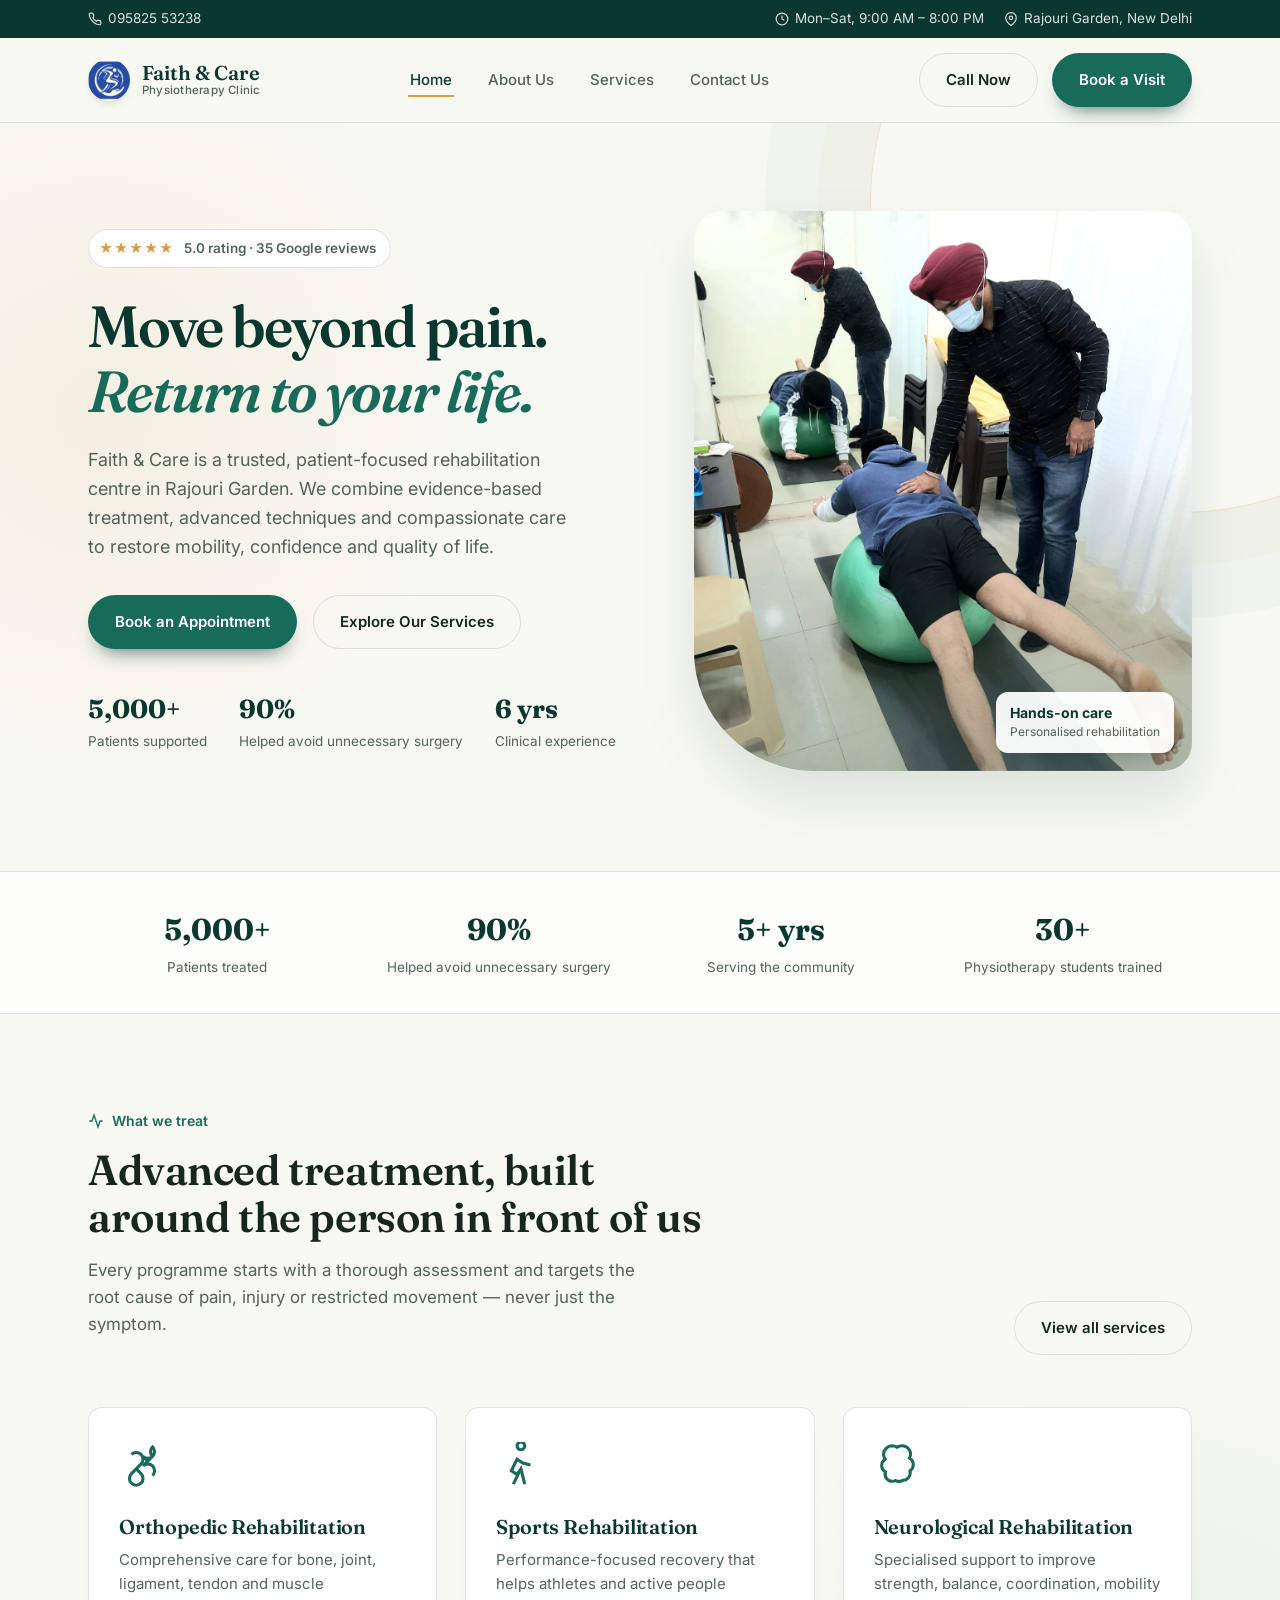
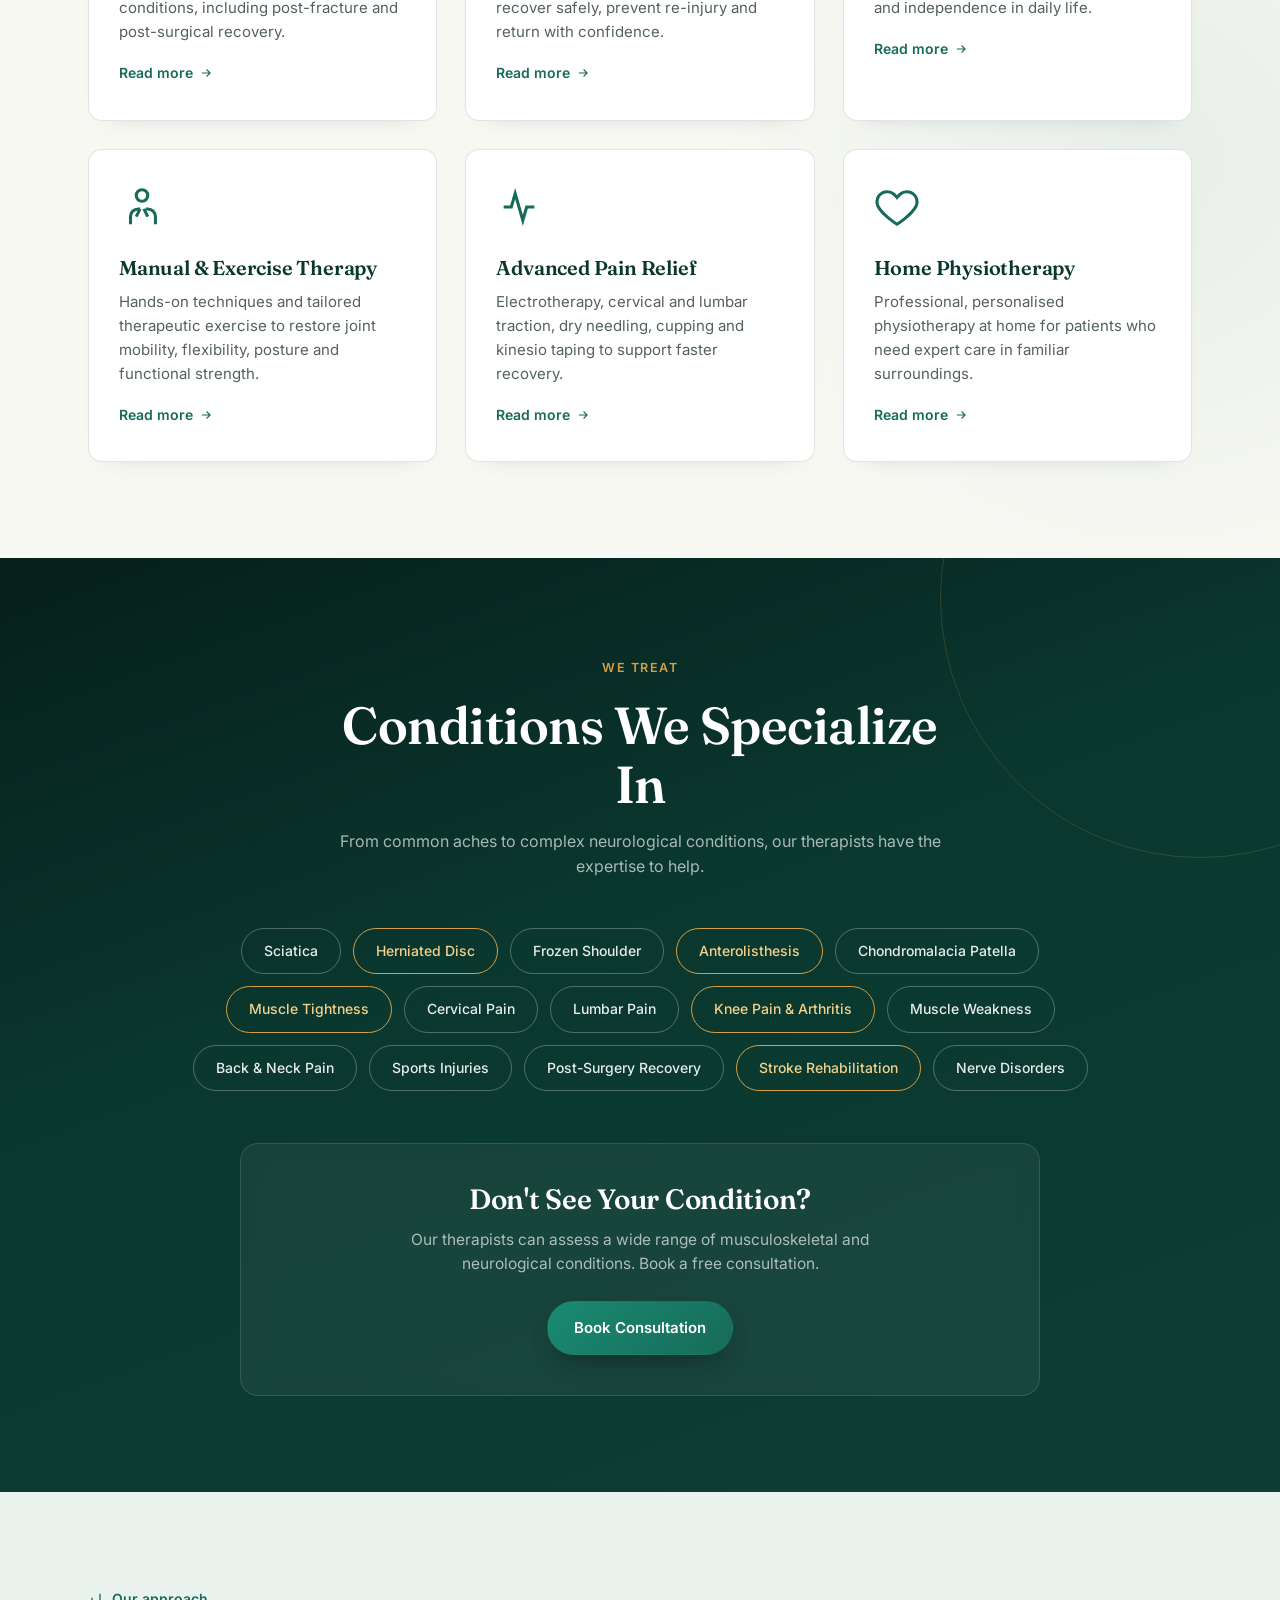
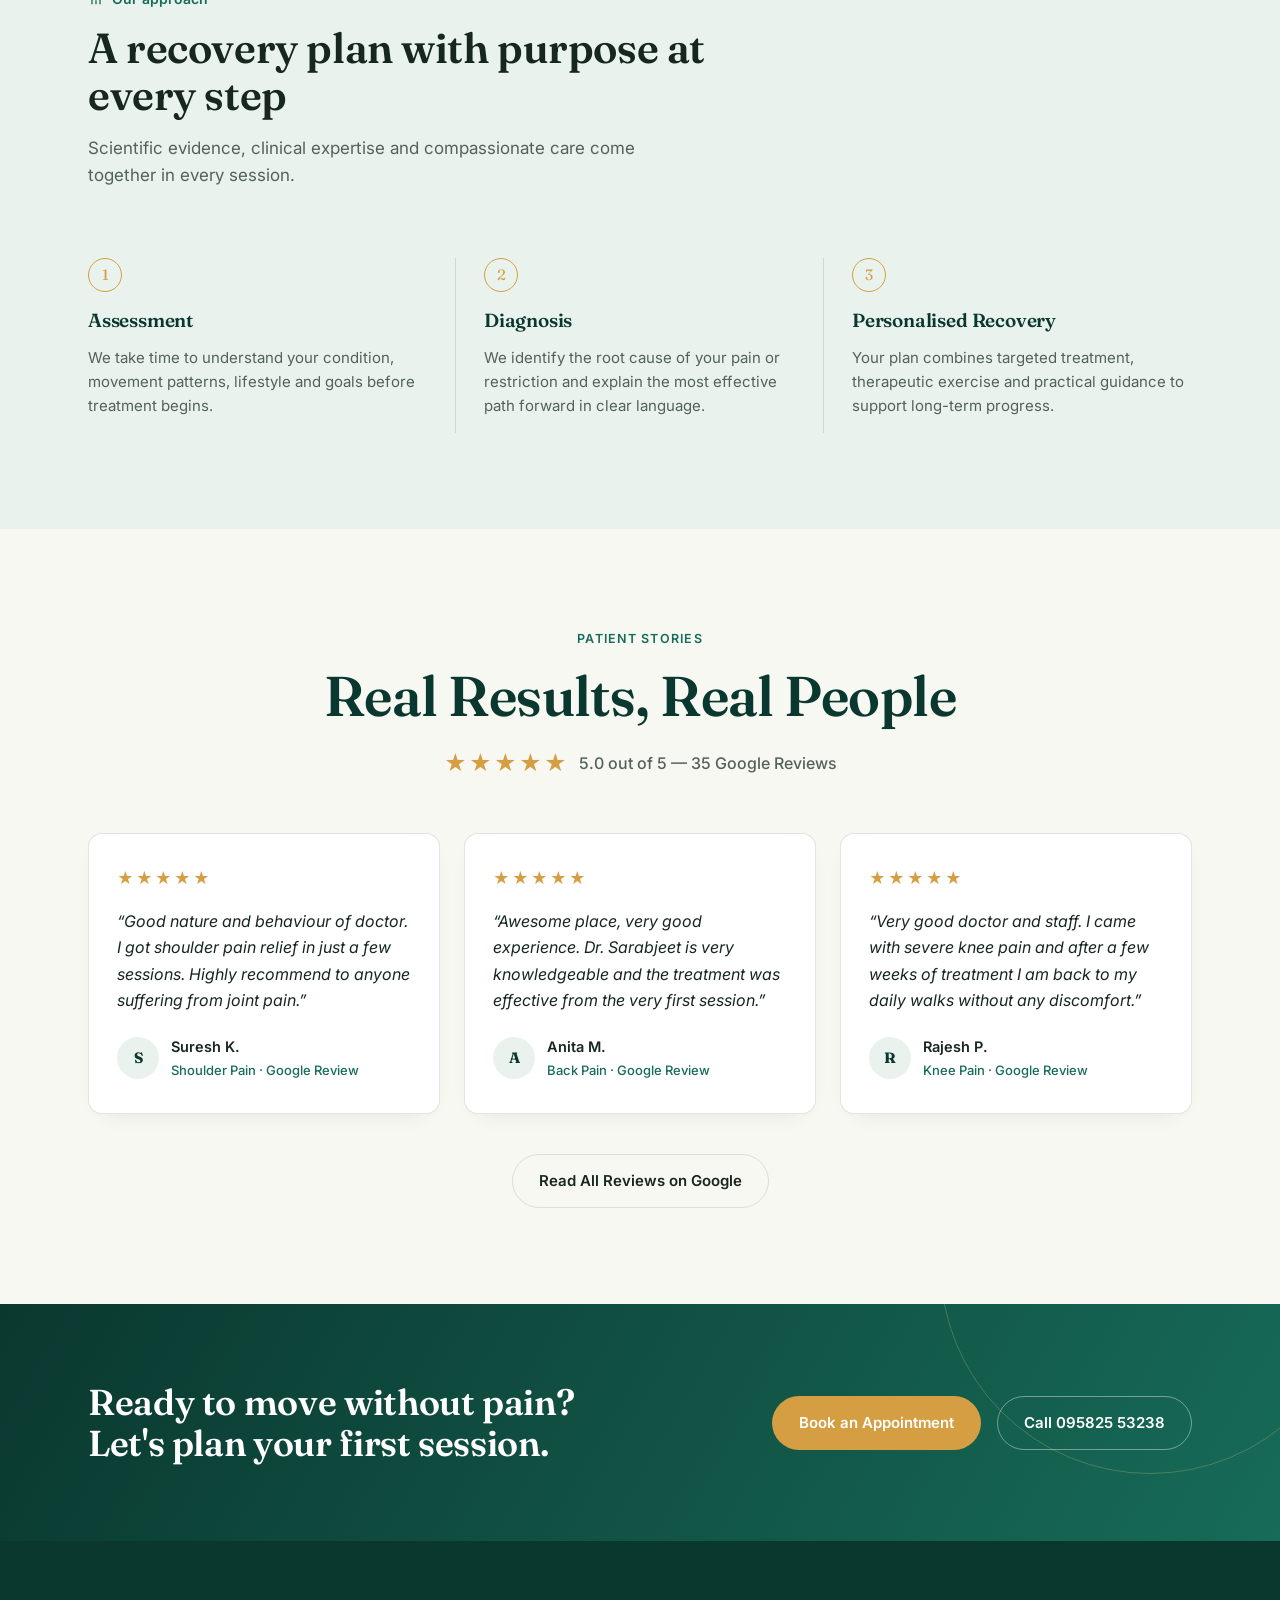
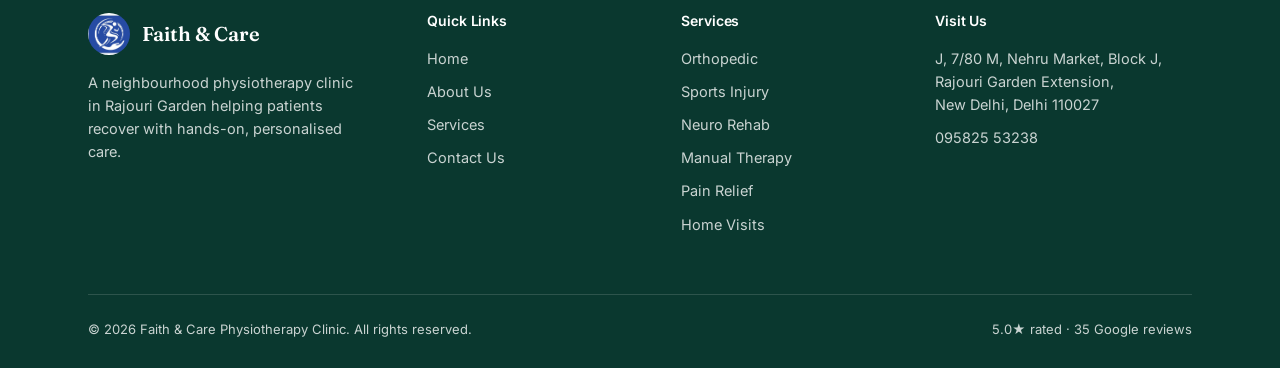
==== commit 05b37f61: "section fix" ====
--- a/index.html
+++ b/index.html
@@ -5,6 +5,7 @@
 <meta name="viewport" content="width=device-width, initial-scale=1.0">
 <title>Faith &amp; Care Physiotherapy Clinic — Rajouri Garden, New Delhi</title>
 <meta name="description" content="Faith & Care Physiotherapy Clinic in Rajouri Garden, New Delhi. Rated 5.0 by 35 patients. Orthopedic, sports, neuro, geriatric and post-surgery rehabilitation.">
+<link rel="icon" href="assets/faith-care-logo.jpeg" type="image/jpeg">
 <link rel="stylesheet" href="style.css">
 </head>
 <body>
@@ -71,7 +72,7 @@
       </div>
     </div>
     <div class="hero-art hero-photo reveal" style="animation-delay:.15s">
-      <img src="assets/session-balance.jpeg" alt="Dr. Sarabjeet Singh guiding a patient through balance rehabilitation">
+      <img src="assets/session-balance.jpeg" alt="Dr. Sarabjeet Singh guiding a patient through balance rehabilitation" width="800" height="960" fetchpriority="high" decoding="async">
       <span class="photo-label"><strong>Hands-on care</strong>Personalised rehabilitation</span>
     </div>
   </div>
@@ -123,20 +124,52 @@
         <svg class="service-icon" viewBox="0 0 24 24" fill="none" stroke="currentColor" stroke-width="1.6"><circle cx="12" cy="6" r="3"/><path d="M6 21v-4a4 4 0 0 1 4-4h1M14 13h1a4 4 0 0 1 4 4v4"/><path d="M11 13l-2 4M13 13l2 4"/></svg>
         <h3>Manual &amp; Exercise Therapy</h3>
         <p>Hands-on techniques and tailored therapeutic exercise to restore joint mobility, flexibility, posture and functional strength.</p>
-        <a class="service-link" href="services.html#geriatric">Read more <svg viewBox="0 0 24 24" fill="none" stroke="currentColor" stroke-width="2"><path d="M5 12h14M13 6l6 6-6 6"/></svg></a>
+        <a class="service-link" href="services.html#manual-therapy">Read more <svg viewBox="0 0 24 24" fill="none" stroke="currentColor" stroke-width="2"><path d="M5 12h14M13 6l6 6-6 6"/></svg></a>
       </div>
       <div class="service-card">
         <svg class="service-icon" viewBox="0 0 24 24" fill="none" stroke="currentColor" stroke-width="1.6"><path d="M4 12h4l2-7 4 14 2-7h4"/></svg>
         <h3>Advanced Pain Relief</h3>
         <p>Electrotherapy, cervical and lumbar traction, dry needling, cupping and kinesio taping to support faster recovery.</p>
-        <a class="service-link" href="services.html#post-surgery">Read more <svg viewBox="0 0 24 24" fill="none" stroke="currentColor" stroke-width="2"><path d="M5 12h14M13 6l6 6-6 6"/></svg></a>
+        <a class="service-link" href="services.html#pain-relief">Read more <svg viewBox="0 0 24 24" fill="none" stroke="currentColor" stroke-width="2"><path d="M5 12h14M13 6l6 6-6 6"/></svg></a>
       </div>
       <div class="service-card">
         <svg class="service-icon" viewBox="0 0 24 24" fill="none" stroke="currentColor" stroke-width="1.6"><path d="M12 21s-7.5-4.6-10-9.5C.5 7.7 3 4 7 4c2.2 0 3.6 1.2 5 3 1.4-1.8 2.8-3 5-3 4 0 6.5 3.7 5 7.5-2.5 4.9-10 9.5-10 9.5z"/></svg>
         <h3>Home Physiotherapy</h3>
         <p>Professional, personalised physiotherapy at home for patients who need expert care in familiar surroundings.</p>
-        <a class="service-link" href="services.html#pain-management">Read more <svg viewBox="0 0 24 24" fill="none" stroke="currentColor" stroke-width="2"><path d="M5 12h14M13 6l6 6-6 6"/></svg></a>
-      </div>
+        <a class="service-link" href="services.html#home-physio">Read more <svg viewBox="0 0 24 24" fill="none" stroke="currentColor" stroke-width="2"><path d="M5 12h14M13 6l6 6-6 6"/></svg></a>
+      </div>
+    </div>
+  </div>
+</section>
+
+<section class="section section--conditions" id="conditions">
+  <div class="container">
+    <div class="conditions-head">
+      <div class="kicker">We treat</div>
+      <h2 class="section-title">Conditions We Specialize In</h2>
+      <p class="section-lede">From common aches to complex neurological conditions, our therapists have the expertise to help.</p>
+    </div>
+    <div class="conditions-tags">
+      <span class="condition-tag">Sciatica</span>
+      <span class="condition-tag condition-tag--gold">Herniated Disc</span>
+      <span class="condition-tag">Frozen Shoulder</span>
+      <span class="condition-tag condition-tag--gold">Anterolisthesis</span>
+      <span class="condition-tag">Chondromalacia Patella</span>
+      <span class="condition-tag condition-tag--gold">Muscle Tightness</span>
+      <span class="condition-tag">Cervical Pain</span>
+      <span class="condition-tag">Lumbar Pain</span>
+      <span class="condition-tag condition-tag--gold">Knee Pain &amp; Arthritis</span>
+      <span class="condition-tag">Muscle Weakness</span>
+      <span class="condition-tag">Back &amp; Neck Pain</span>
+      <span class="condition-tag">Sports Injuries</span>
+      <span class="condition-tag">Post-Surgery Recovery</span>
+      <span class="condition-tag condition-tag--gold">Stroke Rehabilitation</span>
+      <span class="condition-tag">Nerve Disorders</span>
+    </div>
+    <div class="conditions-cta">
+      <h3>Don't See Your Condition?</h3>
+      <p>Our therapists can assess a wide range of musculoskeletal and neurological conditions. Book a free consultation.</p>
+      <a class="btn btn-teal" href="contact.html">Book Consultation</a>
     </div>
   </div>
 </section>
@@ -173,43 +206,53 @@
   </div>
 </section>
 
-<section class="section" id="testimonials">
-  <div class="container">
-    <div class="section-head">
-      <div>
-        <div class="kicker">
-          <svg viewBox="0 0 24 24" fill="none" stroke="currentColor" stroke-width="2"><path d="M21 11.5a8.4 8.4 0 0 1-.9 3.8 8.5 8.5 0 0 1-7.6 4.7 8.4 8.4 0 0 1-3.8-.9L3 21l1.9-5.7a8.4 8.4 0 0 1-.9-3.8 8.5 8.5 0 0 1 4.7-7.6 8.4 8.4 0 0 1 3.8-.9h.5a8.48 8.48 0 0 1 8 8v.5z"/></svg>
-          Patient reviews
-        </div>
-        <h2 class="section-title">What our patients say</h2>
-      </div>
-      <a class="btn btn-ghost" href="https://www.google.com/maps/search/?api=1&query=Faith+%26+Care+Physiotherapy+Clinic+Rajouri+Garden" target="_blank" rel="noopener">Read on Google</a>
-    </div>
-    <div class="grid-3">
-      <div class="testi-card">
-        <div class="testi-stars">★★★★★</div>
-        <p>"Good nature and behaviour of doctor. I got shoulder pain relief in just a few sessions."</p>
-        <div class="testi-who">
-          <div class="testi-avatar">S</div>
-          <div><div class="testi-name">Shoulder Pain Patient</div><div class="testi-role">Google review</div></div>
-        </div>
-      </div>
-      <div class="testi-card">
-        <div class="testi-stars">★★★★★</div>
-        <p>"Awesome place, very good experience."</p>
-        <div class="testi-who">
-          <div class="testi-avatar">A</div>
-          <div><div class="testi-name">A.</div><div class="testi-role">Google review</div></div>
-        </div>
-      </div>
-      <div class="testi-card">
-        <div class="testi-stars">★★★★★</div>
-        <p>"Very good doctor and staff."</p>
-        <div class="testi-who">
-          <div class="testi-avatar">P</div>
-          <div><div class="testi-name">Patient</div><div class="testi-role">Google review</div></div>
-        </div>
-      </div>
+<section class="section section--results" id="testimonials">
+  <div class="container">
+    <div class="results-head">
+      <div class="kicker">Patient Stories</div>
+      <h2 class="section-title">Real Results, Real People</h2>
+      <div class="results-aggregate">
+        <span class="stars-row">★★★★★</span>
+        <span>5.0 out of 5 — 35 Google Reviews</span>
+      </div>
+    </div>
+    <div class="results-grid">
+      <div class="result-card">
+        <div class="result-card-stars">★★★★★</div>
+        <p class="result-card-quote">Good nature and behaviour of doctor. I got shoulder pain relief in just a few sessions. Highly recommend to anyone suffering from joint pain.</p>
+        <div class="result-card-who">
+          <div class="result-card-avatar">S</div>
+          <div>
+            <div class="result-card-name">Suresh K.</div>
+            <div class="result-card-condition">Shoulder Pain · Google Review</div>
+          </div>
+        </div>
+      </div>
+      <div class="result-card">
+        <div class="result-card-stars">★★★★★</div>
+        <p class="result-card-quote">Awesome place, very good experience. Dr. Sarabjeet is very knowledgeable and the treatment was effective from the very first session.</p>
+        <div class="result-card-who">
+          <div class="result-card-avatar">A</div>
+          <div>
+            <div class="result-card-name">Anita M.</div>
+            <div class="result-card-condition">Back Pain · Google Review</div>
+          </div>
+        </div>
+      </div>
+      <div class="result-card">
+        <div class="result-card-stars">★★★★★</div>
+        <p class="result-card-quote">Very good doctor and staff. I came with severe knee pain and after a few weeks of treatment I am back to my daily walks without any discomfort.</p>
+        <div class="result-card-who">
+          <div class="result-card-avatar">R</div>
+          <div>
+            <div class="result-card-name">Rajesh P.</div>
+            <div class="result-card-condition">Knee Pain · Google Review</div>
+          </div>
+        </div>
+      </div>
+    </div>
+    <div style="text-align:center;margin-top:40px;">
+      <a class="btn btn-ghost" href="https://www.google.com/maps/search/?api=1&query=Faith+%26+Care+Physiotherapy+Clinic+Rajouri+Garden" target="_blank" rel="noopener">Read All Reviews on Google</a>
     </div>
   </div>
 </section>
@@ -229,11 +272,7 @@
     <div class="footer-grid">
       <div class="footer-brand">
         <a class="brand" href="index.html">
-          <svg class="brand-mark" viewBox="0 0 48 48" fill="none">
-            <circle cx="24" cy="24" r="20" stroke="#E7C989" stroke-width="2"/>
-            <path d="M24 4a20 20 0 0 1 17.3 30" stroke="#E7C989" stroke-width="2.5" stroke-linecap="round"/>
-            <path d="M24 17v14M17 24h14" stroke="#FFFFFF" stroke-width="2.5" stroke-linecap="round"/>
-          </svg>
+          <img class="brand-mark brand-mark--logo" src="assets/faith-care-logo.jpeg" alt="Faith &amp; Care logo">
           <span class="brand-text">Faith &amp; Care</span>
         </a>
         <p>A neighbourhood physiotherapy clinic in Rajouri Garden helping patients recover with hands-on, personalised care.</p>
@@ -253,8 +292,9 @@
           <li><a href="services.html#orthopedic">Orthopedic</a></li>
           <li><a href="services.html#sports">Sports Injury</a></li>
           <li><a href="services.html#neuro">Neuro Rehab</a></li>
-          <li><a href="services.html#geriatric">Geriatric Care</a></li>
-          <li><a href="services.html#post-surgery">Post-Surgery</a></li>
+          <li><a href="services.html#manual-therapy">Manual Therapy</a></li>
+          <li><a href="services.html#pain-relief">Pain Relief</a></li>
+          <li><a href="services.html#home-physio">Home Visits</a></li>
         </ul>
       </div>
       <div>
--- a/style.css
+++ b/style.css
@@ -46,6 +46,7 @@
   background-image: radial-gradient(circle at 8% 8%, rgba(213,158,67,.10), transparent 24rem), radial-gradient(circle at 90% 34%, rgba(23,107,88,.07), transparent 27rem);
   line-height: 1.6;
   -webkit-font-smoothing: antialiased;
+  overflow-x: hidden;
 }
 
 img{ max-width: 100%; display: block; }
@@ -296,12 +297,49 @@
   color: var(--pine-dark);
 }
 
-.hero-art{ position: relative; filter: drop-shadow(0 28px 26px rgba(10,56,47,.11)); }
+.hero-art{ position: relative; filter: drop-shadow(0 28px 26px rgba(10,56,47,.11)); width: 100%; }
 .hero-art svg{ width: 100%; height: auto; }
-.hero-photo{ min-height:480px; border-radius:28px 28px 28px 120px; overflow:hidden; background:var(--mist); }
-.hero-photo::after{ content:""; position:absolute; inset:0; background:linear-gradient(180deg, transparent 46%, rgba(10,56,47,.30)); pointer-events:none; }
-.hero-photo img{ width:100%; height:100%; min-height:480px; object-fit:cover; object-position:54% center; }
-.photo-label{ position:absolute; z-index:1; right:18px; bottom:18px; max-width:210px; background:rgba(255,255,255,.94); color:var(--ink-soft); border-radius:12px; padding:12px 14px; font-size:12px; line-height:1.35; box-shadow:0 12px 28px -16px rgba(10,56,47,.6); }
+.hero-photo{
+  position: relative;
+  width: 100%;
+  aspect-ratio: 5 / 6;
+  max-height: 560px;
+  border-radius: 28px 28px 28px 120px;
+  overflow: hidden;
+  background: var(--mist);
+  isolation: isolate;
+}
+.hero-photo::after{
+  content: "";
+  position: absolute;
+  inset: 0;
+  background: linear-gradient(180deg, transparent 46%, rgba(10,56,47,.30));
+  pointer-events: none;
+  z-index: 1;
+}
+.hero-photo img{
+  position: absolute;
+  inset: 0;
+  width: 100%;
+  height: 100%;
+  object-fit: cover;
+  object-position: center 40%;
+  -webkit-object-fit: cover;
+}
+.photo-label{
+  position: absolute;
+  z-index: 2;
+  right: 18px;
+  bottom: 18px;
+  max-width: 210px;
+  background: rgba(255,255,255,.94);
+  color: var(--ink-soft);
+  border-radius: 12px;
+  padding: 12px 14px;
+  font-size: 12px;
+  line-height: 1.35;
+  box-shadow: 0 12px 28px -16px rgba(10,56,47,.6);
+}
 .photo-label strong{ display:block; color:var(--pine-dark); font-size:14px; margin-bottom:2px; }
 
 .reveal{
@@ -318,8 +356,10 @@
   transition: opacity .65s ease, transform .65s cubic-bezier(.2,.8,.2,1);
 }
 .animate-in.is-in-view{ opacity:1; transform:translateY(0); }
-.grid-3 .animate-in:nth-child(2), .process-list .animate-in:nth-child(2){ transition-delay:.1s; }
-.grid-3 .animate-in:nth-child(3), .process-list .animate-in:nth-child(3){ transition-delay:.2s; }
+.grid-3 .animate-in:nth-child(2), .process-list .animate-in:nth-child(2), .results-grid .animate-in:nth-child(2){ transition-delay:.1s; }
+.grid-3 .animate-in:nth-child(3), .process-list .animate-in:nth-child(3), .results-grid .animate-in:nth-child(3){ transition-delay:.2s; }
+.conditions-tags .animate-in:nth-child(3n+2){ transition-delay:.05s; }
+.conditions-tags .animate-in:nth-child(3n+3){ transition-delay:.1s; }
 
 /* ---------- Stat strip ---------- */
 .stat-strip{
@@ -342,20 +382,78 @@
 }
 .stat-strip .stat span{ font-size: 13.5px; color: var(--ink-soft); }
 @media (max-width: 720px){
-  .stat-strip .container{ grid-template-columns: repeat(2,1fr); }
-  .hero{ padding: 56px 0 68px; }
-  .hero .container{ gap: 22px; }
-  .hero-art{ max-width: 390px; margin: -14px auto 0; }
-  .hero-photo{ min-height:350px; border-radius:22px 22px 22px 78px; }
-  .hero-photo img{ min-height:350px; }
+  .section{ padding: 64px 0; }
+  .container{ padding: 0 20px; }
+  .stat-strip .container{ grid-template-columns: repeat(2,1fr); padding: 28px 20px; }
+  .hero{ padding: 48px 0 56px; }
+  .hero .container{ gap: 28px; }
+  .hero-art{ max-width: none; margin: 0; }
+  .hero-photo{
+    aspect-ratio: 4 / 3;
+    max-height: 320px;
+    border-radius: 20px 20px 20px 64px;
+    width: 100%;
+  }
+  .hero-photo img{
+    position: absolute;
+    inset: 0;
+    width: 100%;
+    height: 100%;
+    object-fit: cover;
+    object-position: center 35%;
+  }
+  .photo-label{ right: 12px; bottom: 12px; max-width: 180px; font-size: 11px; }
+  .photo-label strong{ font-size: 13px; }
   .hero-meta{ margin-top: 24px; gap: 18px; }
   .hero-meta strong{ font-size:22px; }
+  .clinic-photo{
+    aspect-ratio: 16 / 11;
+    max-height: 280px;
+    width: 100%;
+  }
+  .clinic-photo img{
+    position: absolute;
+    inset: 0;
+    width: 100%;
+    height: 100%;
+    object-fit: cover;
+  }
+  .session-feature .feature-media{
+    aspect-ratio: 4 / 3;
+    border-radius: 16px 56px 16px 16px;
+    width: 100%;
+  }
+  .session-feature .feature-media img{
+    position: absolute;
+    inset: 0;
+    width: 100%;
+    height: 100%;
+    object-fit: cover;
+    object-position: center;
+  }
+  .treatment-spotlight .spotlight-media{
+    width: 100%;
+    aspect-ratio: 16 / 9;
+  }
+  .treatment-spotlight img{
+    position: absolute;
+    inset: 0;
+    width: 100%;
+    height: 100%;
+    object-fit: cover;
+  }
+  .map-frame{ height: 260px; }
+  .section-head{ margin-bottom: 36px; }
+  .conditions-tags{ gap: 10px; }
+  .condition-tag{ font-size: 13px; padding: 9px 16px; }
+  .conditions-cta{ padding: 28px 22px; }
 }
 
 /* ---------- Cards / grids ---------- */
 .grid-3{ display: grid; grid-template-columns: repeat(3,1fr); gap: 28px; }
 .grid-2{ display: grid; grid-template-columns: repeat(2,1fr); gap: 28px; }
 @media (max-width: 900px){
+  .hero .container{ grid-template-columns: 1fr; }
   .grid-3{ grid-template-columns: 1fr; }
   .grid-2{ grid-template-columns: 1fr; }
 }
@@ -482,6 +580,7 @@
   border-bottom: 1px solid rgba(255,255,255,0.14);
 }
 .footer-brand .brand-text{ color: var(--white); }
+.footer-brand .brand-mark--logo{ box-shadow: none; }
 .footer-brand p{ margin-top: 16px; font-size: 14.5px; max-width: 280px; }
 .site-footer h4{
   font-family: var(--sans);
@@ -537,23 +636,64 @@
 }
 .credential-card .note{ font-size: 13.5px; color: var(--ink-soft); font-style: italic; }
 
-.clinic-photo{ position:relative; overflow:hidden; margin-top:30px; border-radius:var(--radius); box-shadow:var(--shadow); }
-.clinic-photo img{ width:100%; height:340px; object-fit:cover; display:block; }
+.clinic-photo{ position:relative; overflow:hidden; margin-top:30px; border-radius:var(--radius); box-shadow:var(--shadow); width: 100%; aspect-ratio: 16 / 10; min-height: 200px; max-height: 400px; background: var(--mist); }
+.clinic-photo img{
+  position: absolute;
+  inset: 0;
+  width:100%;
+  height: 100%;
+  object-fit:cover;
+  object-position: center;
+  -webkit-object-fit: cover;
+}
 .clinic-photo--exterior img{ object-position:center 36%; }
 .clinic-photo--interior img{ object-position:center center; }
-.clinic-photo span{ position:absolute; left:16px; bottom:16px; padding:9px 12px; border-radius:999px; background:rgba(255,255,255,.94); color:var(--pine-dark); font-size:13px; font-weight:600; }
+.clinic-photo span{ position:absolute; left:16px; bottom:16px; padding:9px 12px; border-radius:999px; background:rgba(255,255,255,.94); color:var(--pine-dark); font-size:13px; font-weight:600; z-index: 1; }
 
 .session-feature{ display:grid; grid-template-columns:.92fr 1.08fr; align-items:center; gap:52px; margin-bottom:78px; }
-.session-feature img{ width:100%; aspect-ratio:1/1; object-fit:cover; object-position:center; border-radius:18px 80px 18px 18px; box-shadow:var(--shadow); }
+.session-feature .feature-media{
+  position: relative;
+  width: 100%;
+  aspect-ratio: 1 / 1;
+  border-radius: 18px 80px 18px 18px;
+  overflow: hidden;
+  box-shadow: var(--shadow);
+  background: var(--mist);
+}
+.session-feature img{
+  position: absolute;
+  inset: 0;
+  width:100%;
+  height: 100%;
+  object-fit:cover;
+  object-position:center;
+  -webkit-object-fit: cover;
+}
 .session-feature .kicker{ margin-bottom:10px; }
 @media (max-width:900px){ .session-feature{ grid-template-columns:1fr; gap:28px; margin-bottom:58px; } }
 
-.treatment-spotlight{ display:grid; grid-template-columns:220px 1fr; gap:28px; align-items:center; padding:28px; margin:8px 0 18px; background:var(--mist); border:1px solid var(--line); border-radius:var(--radius); }
-.treatment-spotlight img{ width:100%; height:210px; object-fit:cover; object-position:center; border-radius:10px; }
+.treatment-spotlight{ display:grid; grid-template-columns:minmax(180px, 220px) 1fr; gap:28px; align-items:center; padding:28px; margin:8px 0 18px; background:var(--mist); border:1px solid var(--line); border-radius:var(--radius); scroll-margin-top:96px; }
+.treatment-spotlight .spotlight-media{
+  position: relative;
+  width: 100%;
+  aspect-ratio: 4 / 3;
+  border-radius: 10px;
+  overflow: hidden;
+  background: var(--white);
+}
+.treatment-spotlight img{
+  position: absolute;
+  inset: 0;
+  width:100%;
+  height: 100%;
+  object-fit:cover;
+  object-position:center;
+  -webkit-object-fit: cover;
+}
 .treatment-spotlight h3{ color:var(--pine-dark); font-size:22px; margin:0 0 9px; }
 .treatment-spotlight p{ margin:0; max-width:650px; color:var(--ink-soft); font-size:15px; }
 .treatment-spotlight .kicker{ margin-bottom:7px; }
-@media (max-width:600px){ .treatment-spotlight{ grid-template-columns:1fr; gap:18px; padding:18px; } .treatment-spotlight img{ height:260px; } }
+@media (max-width:600px){ .treatment-spotlight{ grid-template-columns:1fr; gap:18px; padding:18px; } }
 
 /* ---------- Services detail page ---------- */
 .service-detail{
@@ -562,6 +702,7 @@
   gap: 24px;
   padding: 40px 0;
   border-bottom: 1px solid var(--line);
+  scroll-margin-top: 96px;
 }
 .service-detail:last-child{ border-bottom: none; }
 .service-detail .service-icon{ margin: 0; }
@@ -654,7 +795,207 @@
 }
 .form-success.is-visible{ display: block; }
 
-/* focus visibility */
+/* ---------- Conditions section ---------- */
+.section--conditions{
+  background: linear-gradient(160deg, #061f1a 0%, var(--pine-dark) 42%, #0d3d34 100%);
+  color: rgba(255,255,255,0.88);
+  position: relative;
+  overflow: hidden;
+}
+.section--conditions::before{
+  content: "";
+  position: absolute;
+  width: 520px;
+  height: 520px;
+  right: -180px;
+  top: -220px;
+  border: 1px solid rgba(213,158,67,.18);
+  border-radius: 50%;
+  pointer-events: none;
+}
+.section--conditions .container{ position: relative; z-index: 1; }
+.conditions-head{
+  text-align: center;
+  max-width: 640px;
+  margin: 0 auto 48px;
+}
+.conditions-head .kicker{
+  color: var(--gold);
+  justify-content: center;
+  letter-spacing: 0.12em;
+  text-transform: uppercase;
+  font-size: 12.5px;
+  margin-bottom: 18px;
+}
+.conditions-head .section-title{
+  max-width: none;
+  color: var(--white);
+  margin: 0 auto;
+  font-size: clamp(32px, 4.5vw, 52px);
+}
+.conditions-head .section-lede{
+  max-width: none;
+  color: rgba(255,255,255,0.65);
+  margin: 16px auto 0;
+  font-size: 16px;
+}
+.conditions-tags{
+  display: flex;
+  flex-wrap: wrap;
+  justify-content: center;
+  gap: 12px;
+  max-width: 960px;
+  margin: 0 auto;
+}
+.condition-tag{
+  display: inline-flex;
+  align-items: center;
+  padding: 11px 22px;
+  border-radius: 999px;
+  font-size: 14px;
+  font-weight: 500;
+  border: 1.5px solid rgba(255,255,255,0.28);
+  background: transparent;
+  color: rgba(255,255,255,0.9);
+  transition: transform .2s ease, background .2s ease, border-color .2s ease;
+  cursor: default;
+}
+.condition-tag:hover{
+  transform: translateY(-2px);
+  background: rgba(255,255,255,0.06);
+  border-color: rgba(255,255,255,0.45);
+}
+.condition-tag--gold{
+  border-color: var(--gold);
+  color: var(--gold-light);
+  background: transparent;
+}
+.condition-tag--gold:hover{
+  border-color: var(--gold-light);
+  background: rgba(213,158,67,0.1);
+}
+.conditions-cta{
+  margin-top: 52px;
+  max-width: 800px;
+  margin-left: auto;
+  margin-right: auto;
+  text-align: center;
+  padding: 40px 36px;
+  border-radius: calc(var(--radius) + 4px);
+  border: 1px solid rgba(255,255,255,0.12);
+  background: rgba(255,255,255,0.05);
+  backdrop-filter: blur(10px);
+}
+.conditions-cta h3{
+  font-size: clamp(22px, 3vw, 28px);
+  color: var(--white);
+  margin-bottom: 12px;
+}
+.conditions-cta p{
+  margin: 0 auto 24px;
+  max-width: 520px;
+  color: rgba(255,255,255,0.65);
+  font-size: 15.5px;
+}
+.btn-teal{
+  background: linear-gradient(135deg, #1a8a72, var(--pine));
+  color: var(--white);
+  box-shadow: 0 12px 28px -12px rgba(0,0,0,0.45);
+}
+.btn-teal:hover{
+  background: linear-gradient(135deg, #157a65, var(--pine-dark));
+  box-shadow: 0 16px 32px -12px rgba(0,0,0,0.5);
+}
+
+/* ---------- Real Results section ---------- */
+.section--results{
+  background: var(--paper);
+}
+.results-head{
+  text-align: center;
+  margin-bottom: 16px;
+}
+.results-head .kicker{
+  justify-content: center;
+  letter-spacing: 0.1em;
+  text-transform: uppercase;
+  font-size: 12.5px;
+  margin-bottom: 16px;
+}
+.results-head .section-title{
+  max-width: none;
+  font-size: clamp(34px, 5vw, 56px);
+  color: var(--pine-dark);
+}
+.results-aggregate{
+  display: flex;
+  align-items: center;
+  justify-content: center;
+  gap: 10px;
+  margin: 18px 0 52px;
+  font-size: 16px;
+  color: var(--ink-soft);
+  font-weight: 500;
+}
+.results-aggregate .stars-row{ color: var(--gold); font-size: 22px; letter-spacing: 2px; }
+.results-grid{
+  display: grid;
+  grid-template-columns: repeat(3, 1fr);
+  gap: 24px;
+}
+@media (max-width: 900px){ .results-grid{ grid-template-columns: 1fr; } }
+@media (max-width: 600px){ .results-grid{ grid-template-columns: 1fr; } }
+.result-card{
+  background: var(--white);
+  border: 1px solid var(--line);
+  border-radius: var(--radius);
+  padding: 32px 28px;
+  box-shadow: 0 8px 24px -16px rgba(10,56,47,.2);
+  transition: transform .28s cubic-bezier(.2,.8,.2,1), box-shadow .28s ease;
+}
+.result-card:hover{ transform: translateY(-6px); box-shadow: 0 20px 40px -20px rgba(10,56,47,.3); }
+.result-card-stars{ color: var(--gold); font-size: 16px; letter-spacing: 2px; margin-bottom: 16px; }
+.result-card-quote{
+  font-size: 16px;
+  color: var(--ink);
+  line-height: 1.65;
+  margin: 0 0 22px;
+  font-style: italic;
+}
+.result-card-quote::before{ content: '\201C'; }
+.result-card-quote::after{ content: '\201D'; }
+.result-card-who{ display: flex; align-items: center; gap: 12px; }
+.result-card-avatar{
+  width: 42px; height: 42px;
+  border-radius: 50%;
+  background: var(--mist);
+  color: var(--pine-dark);
+  display: flex; align-items: center; justify-content: center;
+  font-weight: 700; font-size: 15px;
+  font-family: var(--serif);
+  flex-shrink: 0;
+}
+.result-card-name{ font-weight: 600; font-size: 14.5px; color: var(--ink); }
+.result-card-condition{ font-size: 13px; color: var(--pine); font-weight: 500; margin-top: 2px; }
+
+.feature-media.is-in-view img,
+.spotlight-media.is-in-view img,
+.hero-photo.is-in-view img,
+.clinic-photo.is-in-view img{
+  animation: photo-settle .8s cubic-bezier(.2,.8,.2,1) forwards;
+}
+@keyframes photo-settle{
+  from{ transform: scale(1.04); }
+  to{ transform: scale(1); }
+}
+@media (prefers-reduced-motion: reduce){
+  .feature-media.is-in-view img,
+  .spotlight-media.is-in-view img,
+  .hero-photo.is-in-view img,
+  .clinic-photo.is-in-view img{
+    animation: none;
+  }
+}
 a:focus-visible, button:focus-visible{
   outline: 2px solid var(--gold);
   outline-offset: 2px;
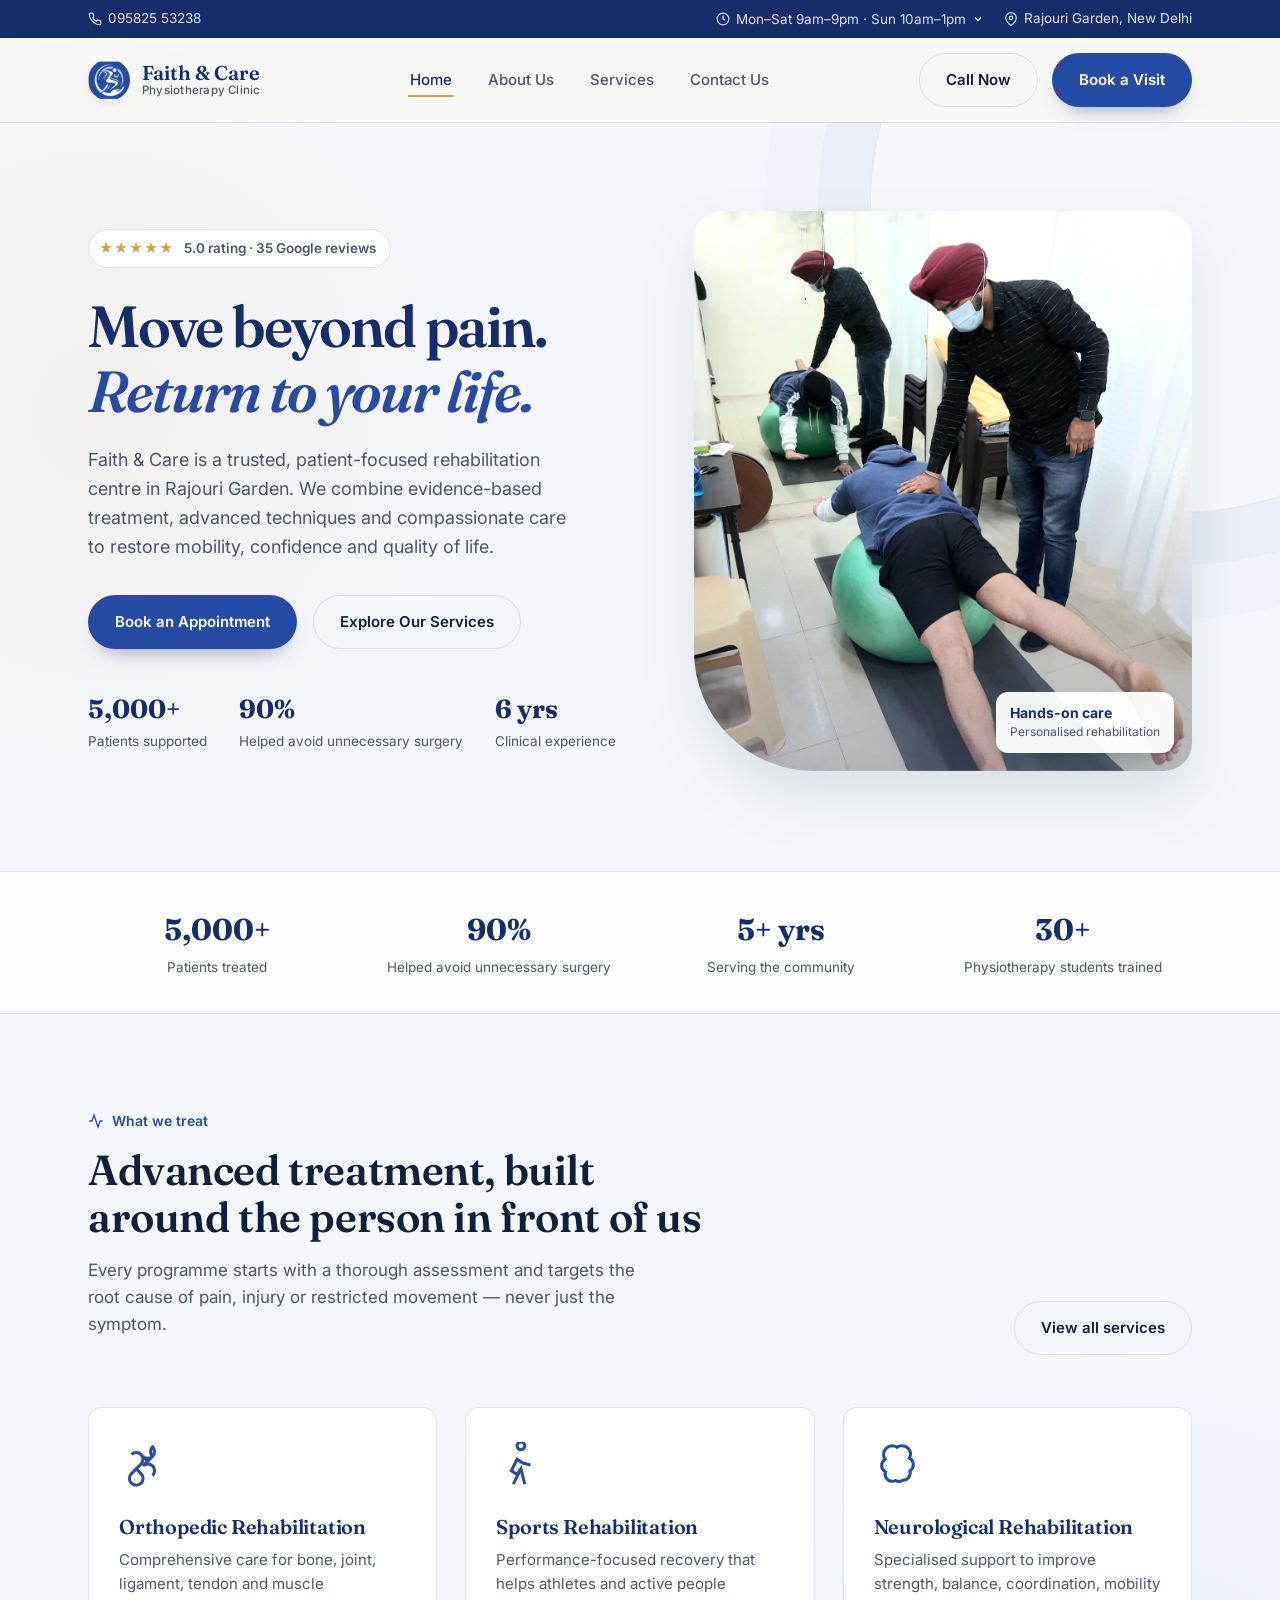
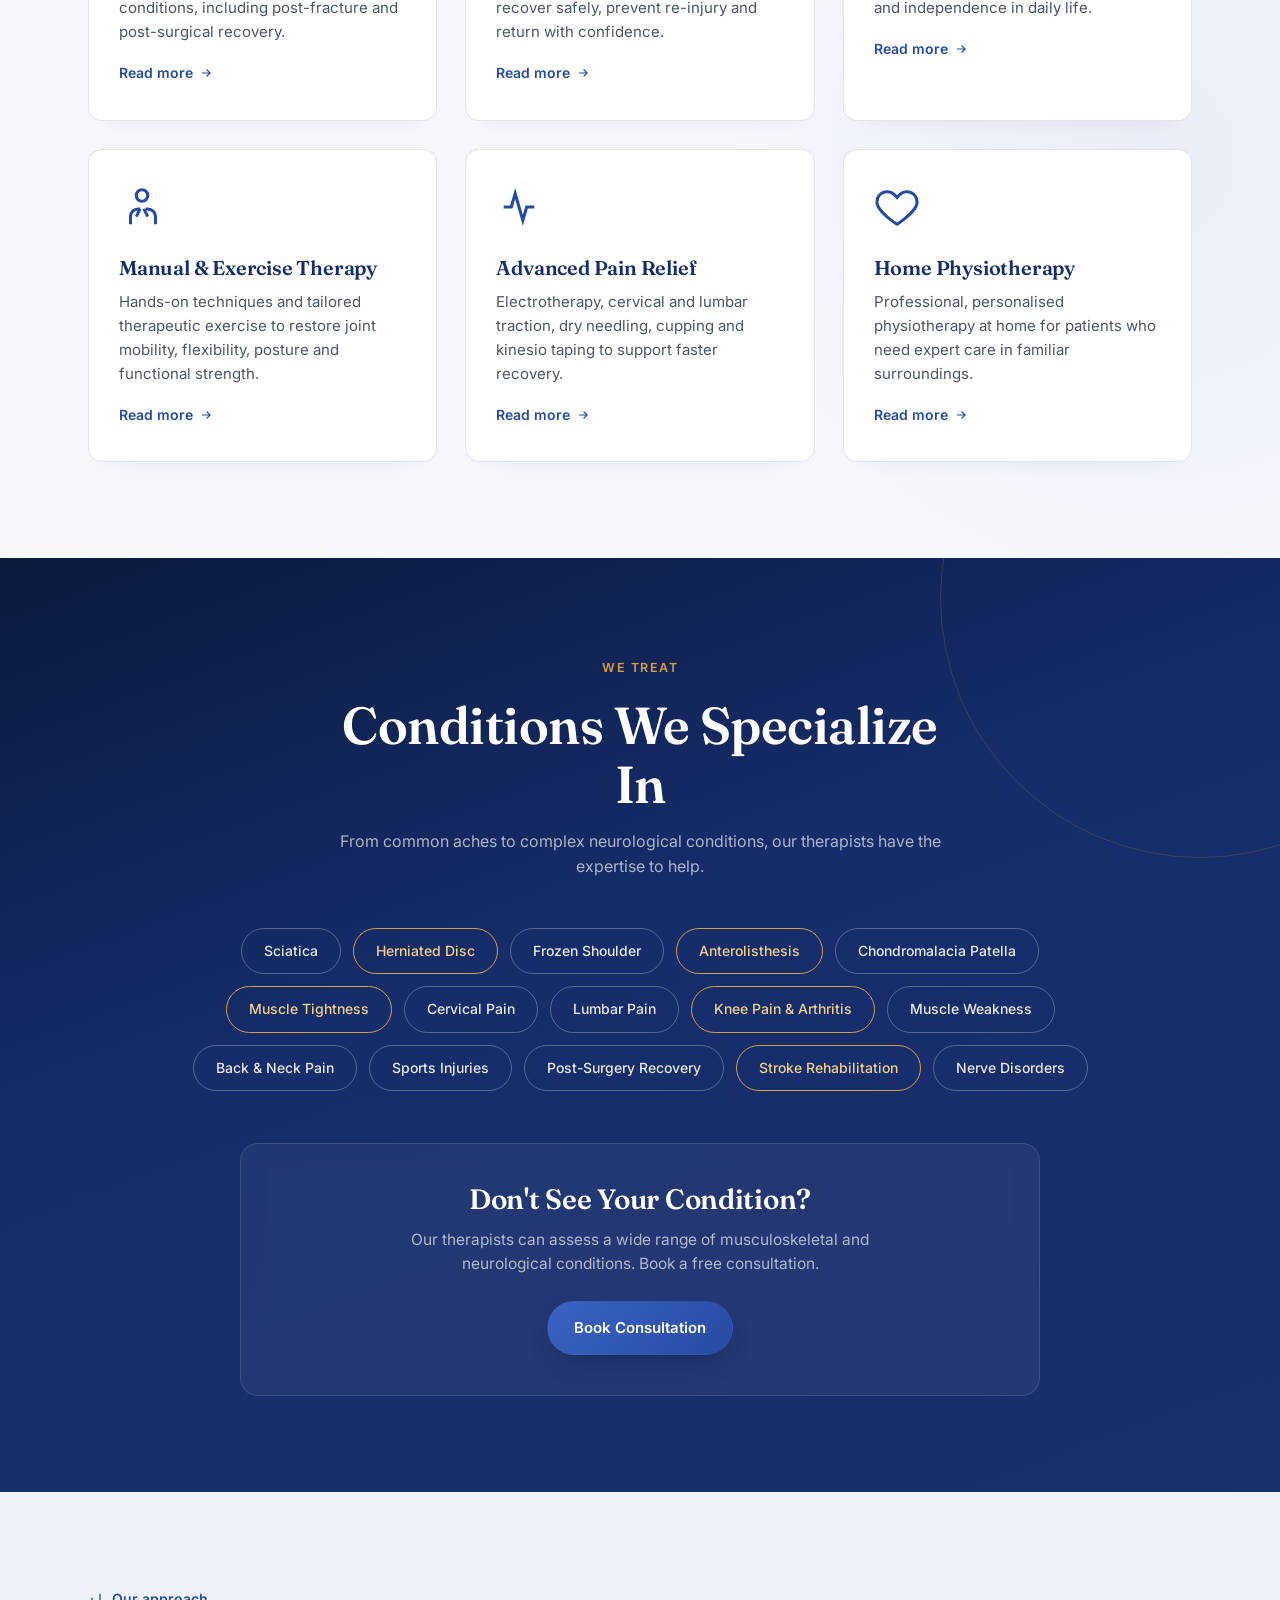
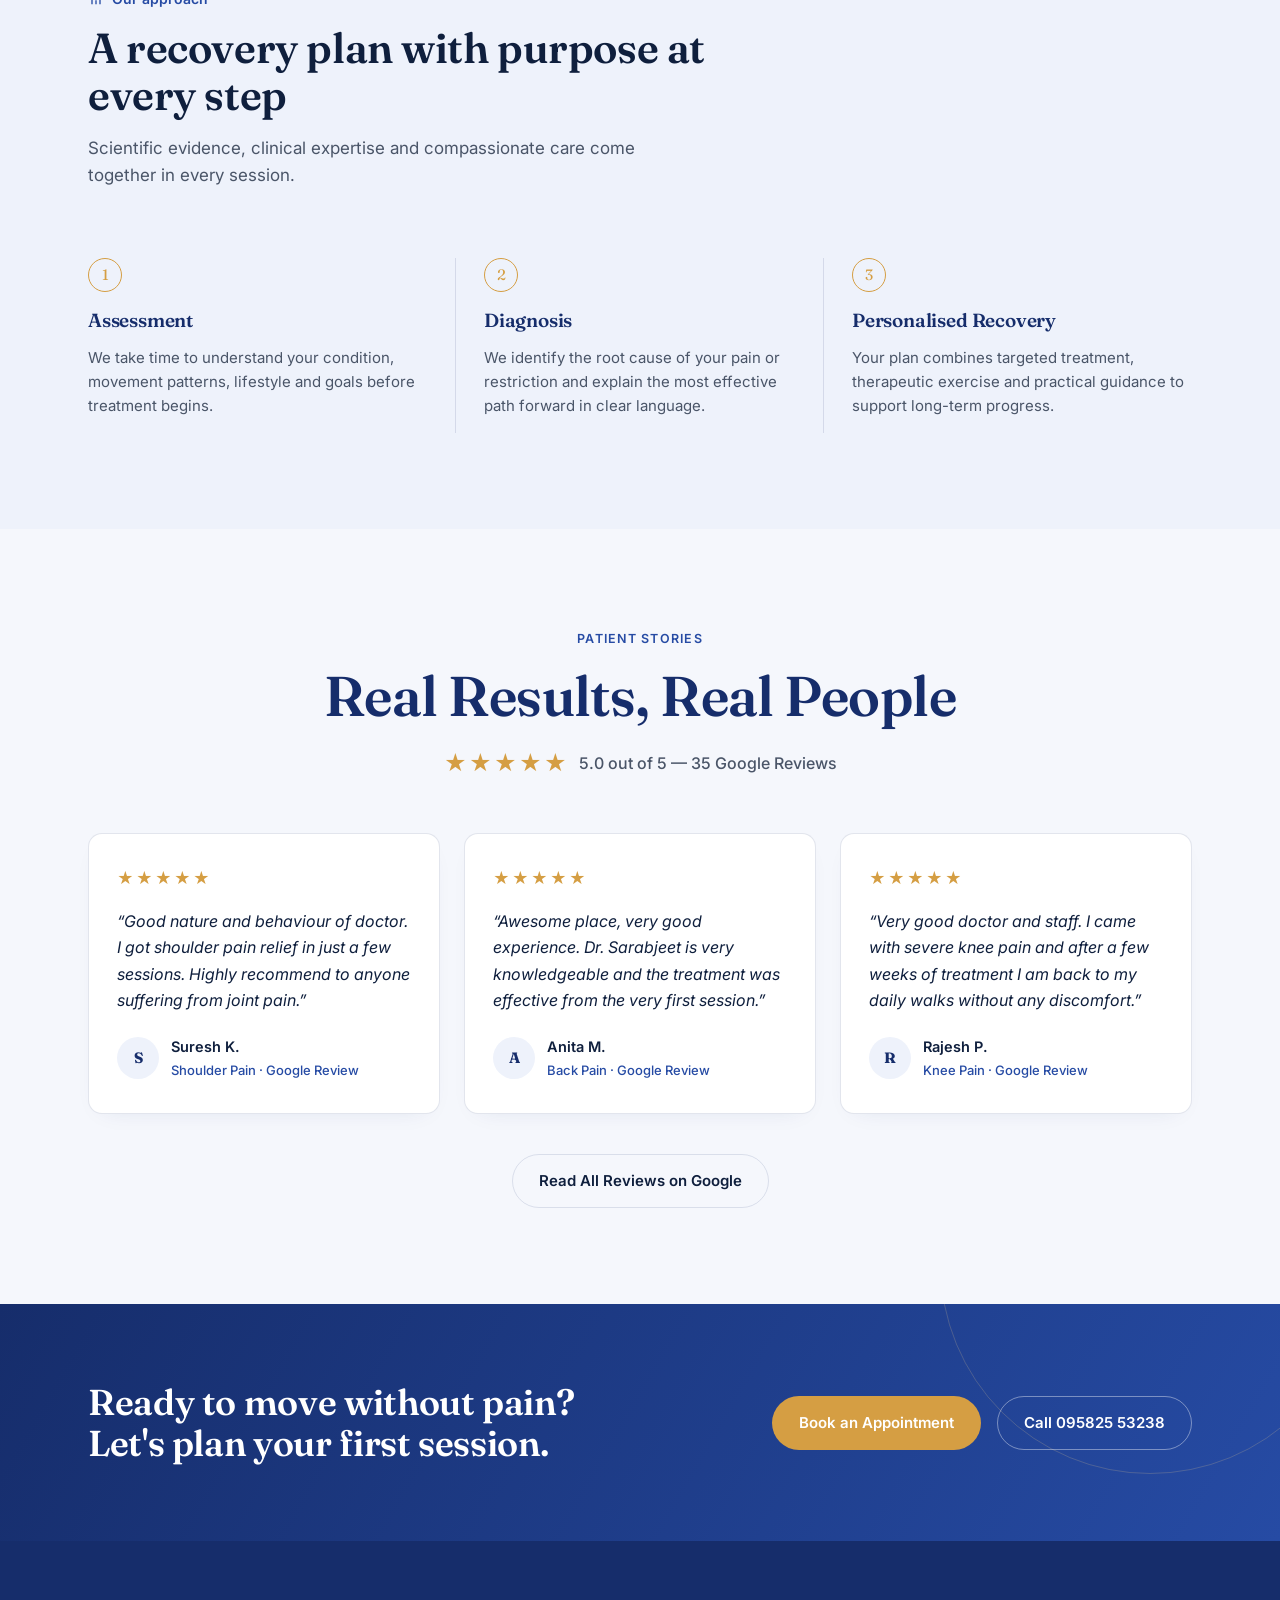
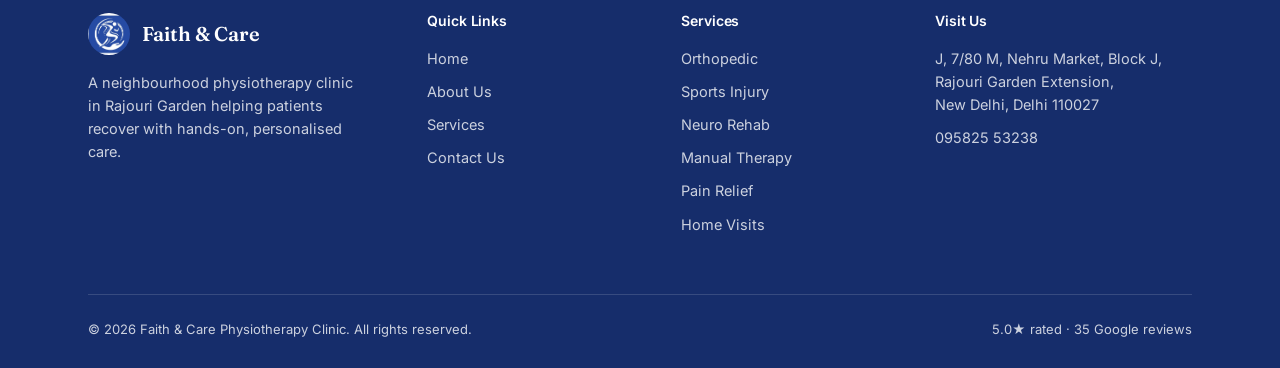
==== commit b3946918: "theme change" ====
--- a/index.html
+++ b/index.html
@@ -17,10 +17,24 @@
       095825 53238
     </a>
     <div class="topbar-right">
-      <span class="topbar-item">
-        <svg width="14" height="14" viewBox="0 0 24 24" fill="none" stroke="currentColor" stroke-width="2"><circle cx="12" cy="12" r="10"/><polyline points="12 6 12 12 16 14"/></svg>
-        Mon–Sat, 9:00 AM – 8:00 PM
-      </span>
+      <div class="hours-dropdown-wrap" id="hours-drop">
+        <button class="hours-trigger" aria-expanded="false" aria-haspopup="true">
+          <svg viewBox="0 0 24 24" fill="none" stroke="currentColor" stroke-width="2"><circle cx="12" cy="12" r="10"/><polyline points="12 6 12 12 16 14"/></svg>
+          Mon–Sat 9am–9pm &middot; Sun 10am–1pm
+          <svg class="chevron" viewBox="0 0 24 24" fill="none" stroke="currentColor" stroke-width="2.5"><polyline points="6 9 12 15 18 9"/></svg>
+        </button>
+        <div class="hours-panel" role="tooltip">
+          <table>
+            <tr><td>Monday</td><td>9:00 AM – 9:00 PM</td></tr>
+            <tr><td>Tuesday</td><td>9:00 AM – 9:00 PM</td></tr>
+            <tr><td>Wednesday</td><td>9:00 AM – 9:00 PM</td></tr>
+            <tr><td>Thursday</td><td>9:00 AM – 9:00 PM</td></tr>
+            <tr><td>Friday</td><td>9:00 AM – 9:00 PM</td></tr>
+            <tr><td>Saturday</td><td>9:00 AM – 9:00 PM</td></tr>
+            <tr><td>Sunday</td><td>10:00 AM – 1:00 PM</td></tr>
+          </table>
+        </div>
+      </div>
       <span class="topbar-item">
         <svg width="14" height="14" viewBox="0 0 24 24" fill="none" stroke="currentColor" stroke-width="2"><path d="M21 10c0 7-9 13-9 13s-9-6-9-13a9 9 0 0 1 18 0z"/><circle cx="12" cy="10" r="3"/></svg>
         Rajouri Garden, New Delhi
--- a/style.css
+++ b/style.css
@@ -1,21 +1,20 @@
 /* =========================================================
    Faith & Care Physiotherapy Clinic — Design System
-   Palette: pine (trust/healing), paper/mist (calm neutral),
+   Palette: blue (trust/medical), paper/mist (calm neutral),
    gold (warmth, restored movement)
    Type: Fraunces (display) + Inter (body/UI)
-   Motif: the range-of-motion arc — recurring visual device
    ========================================================= */
 
 @import url('https://fonts.googleapis.com/css2?family=Fraunces:opsz,wght@9..144,400;9..144,500;9..144,600;9..144,700&family=Inter:wght@400;500;600;700&display=swap');
 
 :root{
-  --ink: #17271f;
-  --ink-soft: #53625b;
-  --pine: #176b58;
-  --pine-dark: #0a382f;
-  --paper: #f8f8f3;
-  --mist: #e9f2ed;
-  --line: rgba(23,39,31,0.12);
+  --ink: #0f1f3d;
+  --ink-soft: #4a5568;
+  --pine: #264BA4;
+  --pine-dark: #162d6b;
+  --paper: #f5f7fc;
+  --mist: #eef2fb;
+  --line: rgba(22,45,107,0.12);
   --gold: #d59e43;
   --gold-light: #f3d18b;
   --white: #FFFFFF;
@@ -25,7 +24,7 @@
 
   --container: 1160px;
   --radius: 14px;
-  --shadow: 0 24px 60px -30px rgba(10,56,47,0.42);
+  --shadow: 0 24px 60px -30px rgba(22,45,107,0.38);
 }
 
 *, *::before, *::after{ box-sizing: border-box; }
@@ -43,7 +42,7 @@
   font-family: var(--sans);
   color: var(--ink);
   background: var(--paper);
-  background-image: radial-gradient(circle at 8% 8%, rgba(213,158,67,.10), transparent 24rem), radial-gradient(circle at 90% 34%, rgba(23,107,88,.07), transparent 27rem);
+  background-image: radial-gradient(circle at 8% 8%, rgba(213,158,67,.08), transparent 24rem), radial-gradient(circle at 90% 34%, rgba(38,75,164,.06), transparent 27rem);
   line-height: 1.6;
   -webkit-font-smoothing: antialiased;
   overflow-x: hidden;
@@ -121,8 +120,8 @@
   white-space: nowrap;
 }
 .btn:hover{ transform: translateY(-3px); }
-.btn-primary{ background: var(--pine); color: var(--white); box-shadow: 0 12px 20px -12px rgba(10,56,47,.8); }
-.btn-primary:hover{ background: var(--pine-dark); box-shadow: 0 18px 28px -14px rgba(10,56,47,.72); }
+.btn-primary{ background: var(--pine); color: var(--white); box-shadow: 0 12px 20px -12px rgba(22,45,107,.5); }
+.btn-primary:hover{ background: var(--pine-dark); box-shadow: 0 18px 28px -14px rgba(22,45,107,.6); }
 .btn-gold{ background: var(--gold); color: var(--white); }
 .btn-gold:hover{ background: #9c6f2e; }
 .btn-ghost{ background: transparent; color: var(--ink); border-color: var(--line); }
@@ -151,6 +150,50 @@
 .topbar-item{ display: inline-flex; align-items: center; gap: 6px; }
 .topbar-right{ display: flex; gap: 20px; flex-wrap: wrap; }
 
+/* Hours dropdown in topbar */
+.hours-dropdown-wrap{
+  position: relative;
+  display: inline-flex;
+  align-items: center;
+}
+.hours-trigger{
+  display: inline-flex;
+  align-items: center;
+  gap: 6px;
+  cursor: pointer;
+  background: none;
+  border: none;
+  color: rgba(255,255,255,0.85);
+  font-size: 13.5px;
+  font-family: var(--sans);
+  padding: 0;
+}
+.hours-trigger svg{ width: 14px; height: 14px; flex-shrink: 0; }
+.hours-trigger .chevron{ width: 12px; height: 12px; transition: transform .2s ease; }
+.hours-dropdown-wrap:hover .chevron,
+.hours-dropdown-wrap.is-open .chevron{ transform: rotate(180deg); }
+.hours-panel{
+  display: none;
+  position: absolute;
+  top: calc(100% + 10px);
+  right: 0;
+  background: var(--pine-dark);
+  border: 1px solid rgba(255,255,255,0.14);
+  border-radius: var(--radius);
+  padding: 14px 18px;
+  min-width: 220px;
+  z-index: 100;
+  box-shadow: 0 16px 40px -12px rgba(0,0,0,0.5);
+}
+.hours-dropdown-wrap:hover .hours-panel,
+.hours-dropdown-wrap.is-open .hours-panel{ display: block; }
+.hours-panel table{ width: 100%; border-collapse: collapse; }
+.hours-panel td{ padding: 6px 0; font-size: 13px; color: rgba(255,255,255,0.82); border-bottom: 1px solid rgba(255,255,255,0.08); }
+.hours-panel tr:last-child td{ border-bottom: none; }
+.hours-panel td:last-child{ text-align: right; color: var(--gold-light); }
+.hours-panel .today-row td{ color: var(--white); font-weight: 600; }
+.hours-panel .today-row td:last-child{ color: var(--gold); }
+
 .site-header{
   position: sticky;
   top: 0;
@@ -178,7 +221,7 @@
   border-radius: 50%;
   object-fit: cover;
   object-position: center;
-  box-shadow: 0 5px 12px -8px rgba(10,56,47,.5);
+  box-shadow: 0 5px 12px -8px rgba(22,45,107,.4);
 }
 .brand-text{
   font-family: var(--serif);
@@ -249,7 +292,7 @@
   gap: 56px;
   align-items: center;
 }
-.hero::before{content:""; position:absolute; width:620px; height:620px; right:-210px; top:-230px; border:1px solid rgba(213,158,67,.25); border-radius:50%; box-shadow:0 0 0 52px rgba(213,158,67,.045),0 0 0 105px rgba(23,107,88,.03); pointer-events:none;}
+.hero::before{content:""; position:absolute; width:620px; height:620px; right:-210px; top:-230px; border:1px solid rgba(213,158,67,.2); border-radius:50%; box-shadow:0 0 0 52px rgba(38,75,164,.04),0 0 0 105px rgba(38,75,164,.02); pointer-events:none;}
 .hero-trust{
   display: inline-flex;
   align-items: center;
@@ -258,7 +301,7 @@
   border: 1px solid var(--line);
   padding: 8px 14px 8px 10px;
   border-radius: 999px;
-  box-shadow: 0 10px 30px -22px rgba(10,56,47,.5);
+  box-shadow: 0 10px 30px -22px rgba(22,45,107,.4);
   font-size: 13.5px;
   font-weight: 600;
   color: var(--ink-soft);
@@ -313,7 +356,7 @@
   content: "";
   position: absolute;
   inset: 0;
-  background: linear-gradient(180deg, transparent 46%, rgba(10,56,47,.30));
+  background: linear-gradient(180deg, transparent 46%, rgba(22,45,107,.28));
   pointer-events: none;
   z-index: 1;
 }
@@ -447,6 +490,13 @@
   .conditions-tags{ gap: 10px; }
   .condition-tag{ font-size: 13px; padding: 9px 16px; }
   .conditions-cta{ padding: 28px 22px; }
+  /* On mobile, hours dropdown only opens on click (JS), not hover */
+  .hours-dropdown-wrap:hover .hours-panel{ display: none; }
+  .hours-dropdown-wrap.is-open .hours-panel{ display: block; }
+  .hours-panel{ right: auto; left: 0; min-width: 200px; }
+  /* Hide location text on very small screens to save space */
+  .topbar-right .topbar-item{ display: none; }
+  .topbar .container{ flex-wrap: nowrap; }
 }
 
 /* ---------- Cards / grids ---------- */
@@ -463,10 +513,10 @@
   border: 1px solid var(--line);
   padding: 34px 30px;
   border-radius: var(--radius);
-  box-shadow: 0 12px 22px -22px rgba(10,56,47,.34);
+  box-shadow: 0 12px 22px -22px rgba(22,45,107,.2);
   transition: border-color .2s ease, transform .28s cubic-bezier(.2,.8,.2,1), box-shadow .28s ease;
 }
-.service-card:hover{ border-color: rgba(23,107,88,.45); transform: translateY(-8px); box-shadow: 0 24px 40px -28px rgba(10,56,47,.45); }
+.service-card:hover{ border-color: rgba(38,75,164,.4); transform: translateY(-8px); box-shadow: 0 24px 40px -28px rgba(22,45,107,.35); }
 .service-icon{
   width: 46px; height: 46px;
   color: var(--pine);
@@ -532,7 +582,7 @@
   border: 1px solid var(--line);
   padding: 30px;
   border-radius: var(--radius);
-  box-shadow: 0 12px 22px -22px rgba(10,56,47,.34);
+  box-shadow: 0 12px 22px -22px rgba(22,45,107,.2);
   height: 100%;
 }
 .testi-stars{ color: var(--gold); letter-spacing: 2px; margin-bottom: 16px; font-size: 15px; }
@@ -558,7 +608,7 @@
   position:relative;
   overflow:hidden;
 }
-.cta-band::after{content:""; position:absolute; width:420px; height:420px; border:1px solid rgba(243,209,139,.24); border-radius:50%; right:-80px; top:-250px;}
+.cta-band::after{content:""; position:absolute; width:420px; height:420px; border:1px solid rgba(243,209,139,.2); border-radius:50%; right:-80px; top:-250px;}
 .cta-band .container{position:relative; z-index:1;}
 .cta-band .container{
   display: flex;
@@ -609,7 +659,7 @@
 /* ---------- Page hero (inner pages) ---------- */
 .page-hero{
   padding: 56px 0 64px;
-  background: linear-gradient(135deg, var(--mist), #f6f5ed);
+  background: linear-gradient(135deg, var(--mist), #edf1fa);
   border-bottom: 1px solid var(--line);
 }
 .page-hero .crumb{ font-size: 13.5px; color: var(--ink-soft); margin-bottom: 16px; }
@@ -636,7 +686,7 @@
 }
 .credential-card .note{ font-size: 13.5px; color: var(--ink-soft); font-style: italic; }
 
-.clinic-photo{ position:relative; overflow:hidden; margin-top:30px; border-radius:var(--radius); box-shadow:var(--shadow); width: 100%; aspect-ratio: 16 / 10; min-height: 200px; max-height: 400px; background: var(--mist); }
+.clinic-photo{ position:relative; overflow:hidden; margin-top:30px; border-radius:var(--radius); box-shadow:0 24px 60px -30px rgba(22,45,107,.32); width: 100%; aspect-ratio: 16 / 10; min-height: 200px; max-height: 400px; background: var(--mist); }
 .clinic-photo img{
   position: absolute;
   inset: 0;
@@ -657,7 +707,7 @@
   aspect-ratio: 1 / 1;
   border-radius: 18px 80px 18px 18px;
   overflow: hidden;
-  box-shadow: var(--shadow);
+  box-shadow: 0 24px 60px -30px rgba(22,45,107,.32);
   background: var(--mist);
 }
 .session-feature img{
@@ -797,7 +847,7 @@
 
 /* ---------- Conditions section ---------- */
 .section--conditions{
-  background: linear-gradient(160deg, #061f1a 0%, var(--pine-dark) 42%, #0d3d34 100%);
+  background: linear-gradient(160deg, #0a1a3d 0%, var(--pine-dark) 42%, #1a2f6e 100%);
   color: rgba(255,255,255,0.88);
   position: relative;
   overflow: hidden;
@@ -898,13 +948,13 @@
   font-size: 15.5px;
 }
 .btn-teal{
-  background: linear-gradient(135deg, #1a8a72, var(--pine));
+  background: linear-gradient(135deg, #3a63c4, var(--pine));
   color: var(--white);
-  box-shadow: 0 12px 28px -12px rgba(0,0,0,0.45);
+  box-shadow: 0 12px 28px -12px rgba(0,0,0,0.35);
 }
 .btn-teal:hover{
-  background: linear-gradient(135deg, #157a65, var(--pine-dark));
-  box-shadow: 0 16px 32px -12px rgba(0,0,0,0.5);
+  background: linear-gradient(135deg, #2a50a8, var(--pine-dark));
+  box-shadow: 0 16px 32px -12px rgba(0,0,0,0.45);
 }
 
 /* ---------- Real Results section ---------- */
@@ -950,10 +1000,10 @@
   border: 1px solid var(--line);
   border-radius: var(--radius);
   padding: 32px 28px;
-  box-shadow: 0 8px 24px -16px rgba(10,56,47,.2);
+  box-shadow: 0 8px 24px -16px rgba(22,45,107,.15);
   transition: transform .28s cubic-bezier(.2,.8,.2,1), box-shadow .28s ease;
 }
-.result-card:hover{ transform: translateY(-6px); box-shadow: 0 20px 40px -20px rgba(10,56,47,.3); }
+.result-card:hover{ transform: translateY(-6px); box-shadow: 0 20px 40px -20px rgba(22,45,107,.28); }
 .result-card-stars{ color: var(--gold); font-size: 16px; letter-spacing: 2px; margin-bottom: 16px; }
 .result-card-quote{
   font-size: 16px;
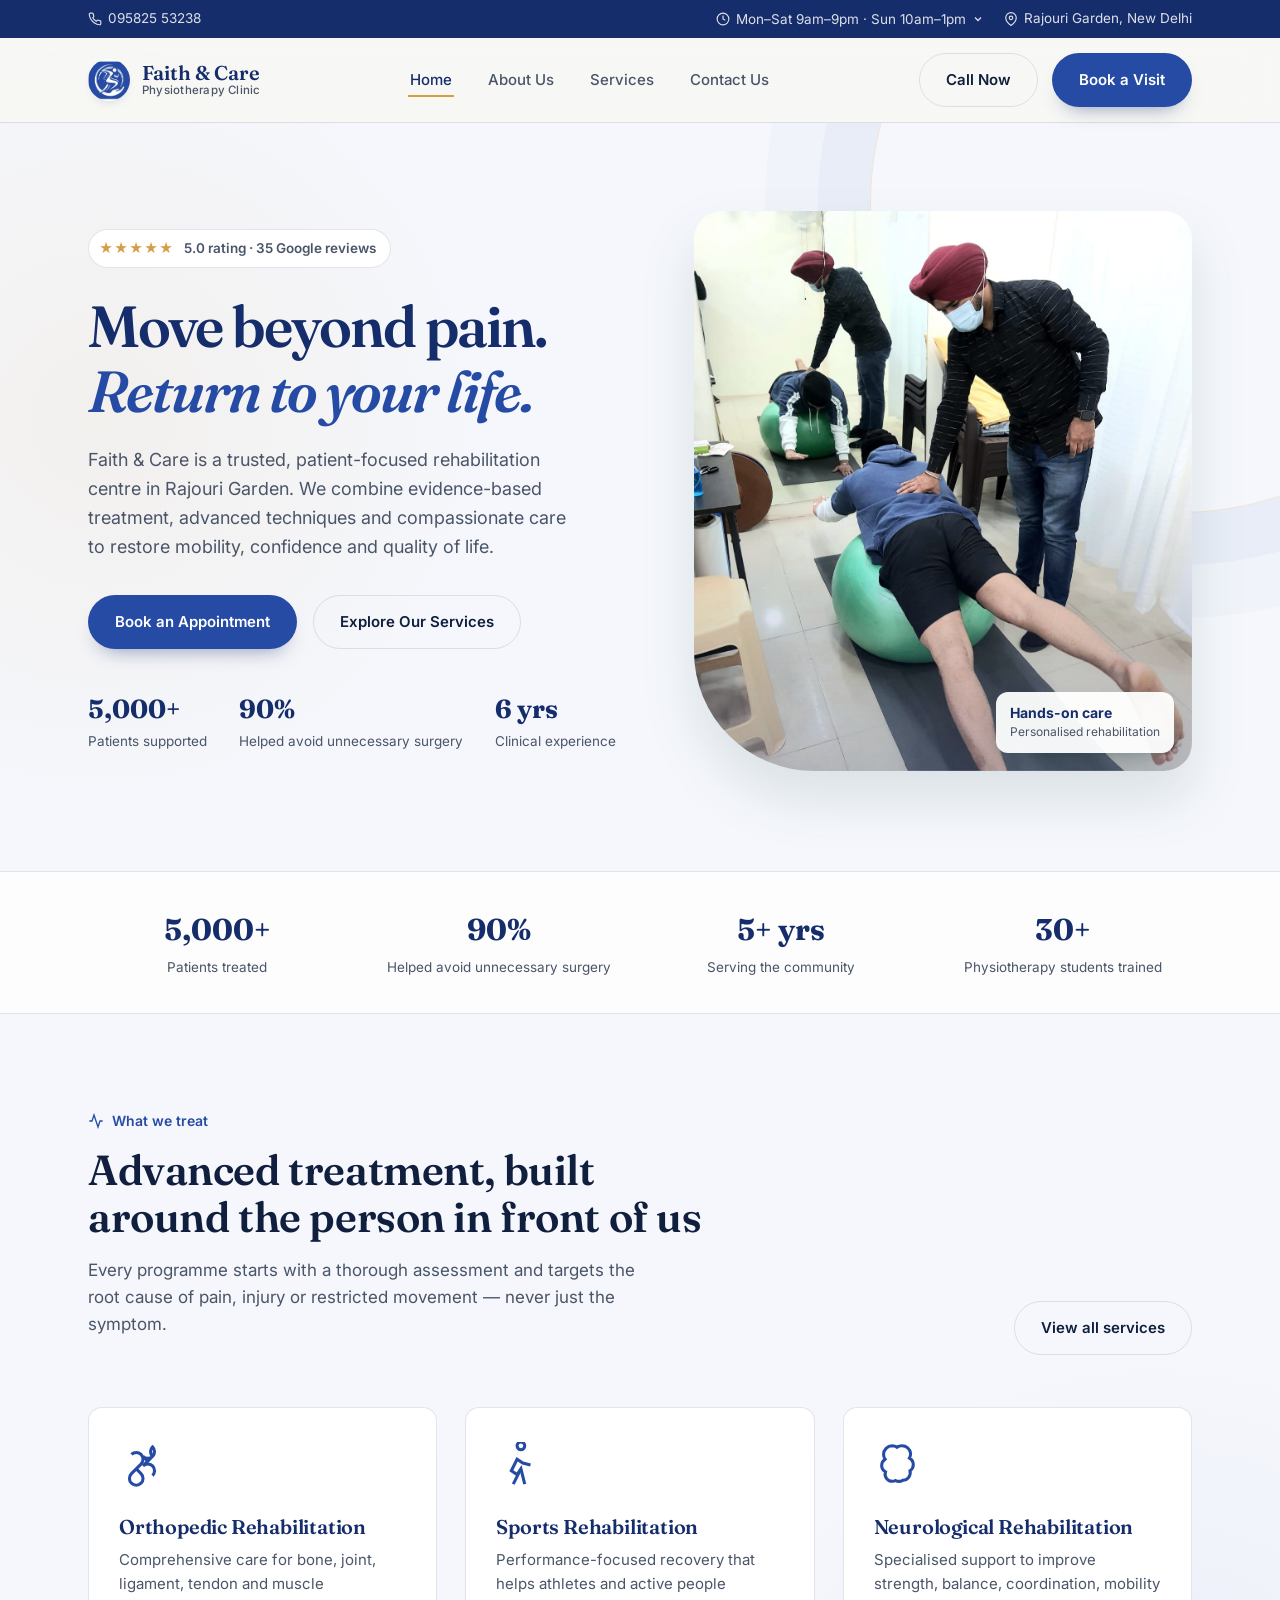
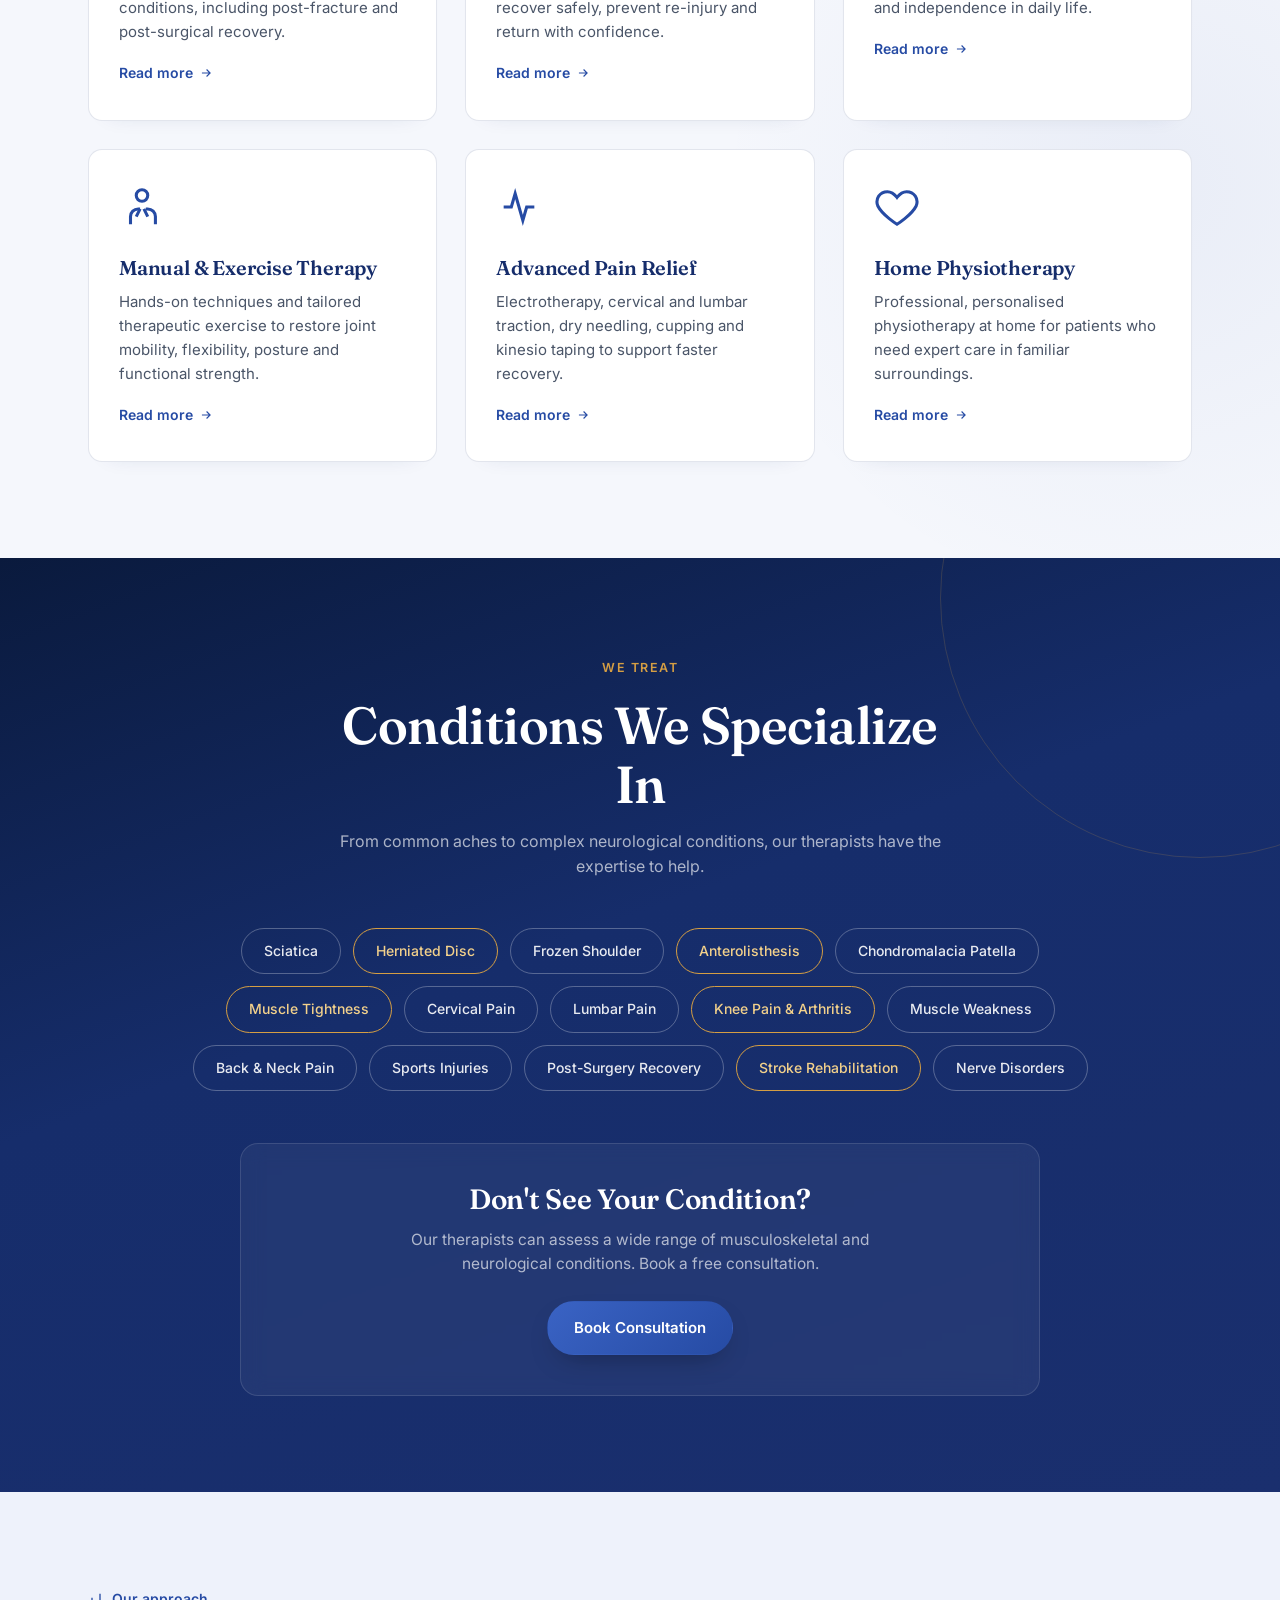
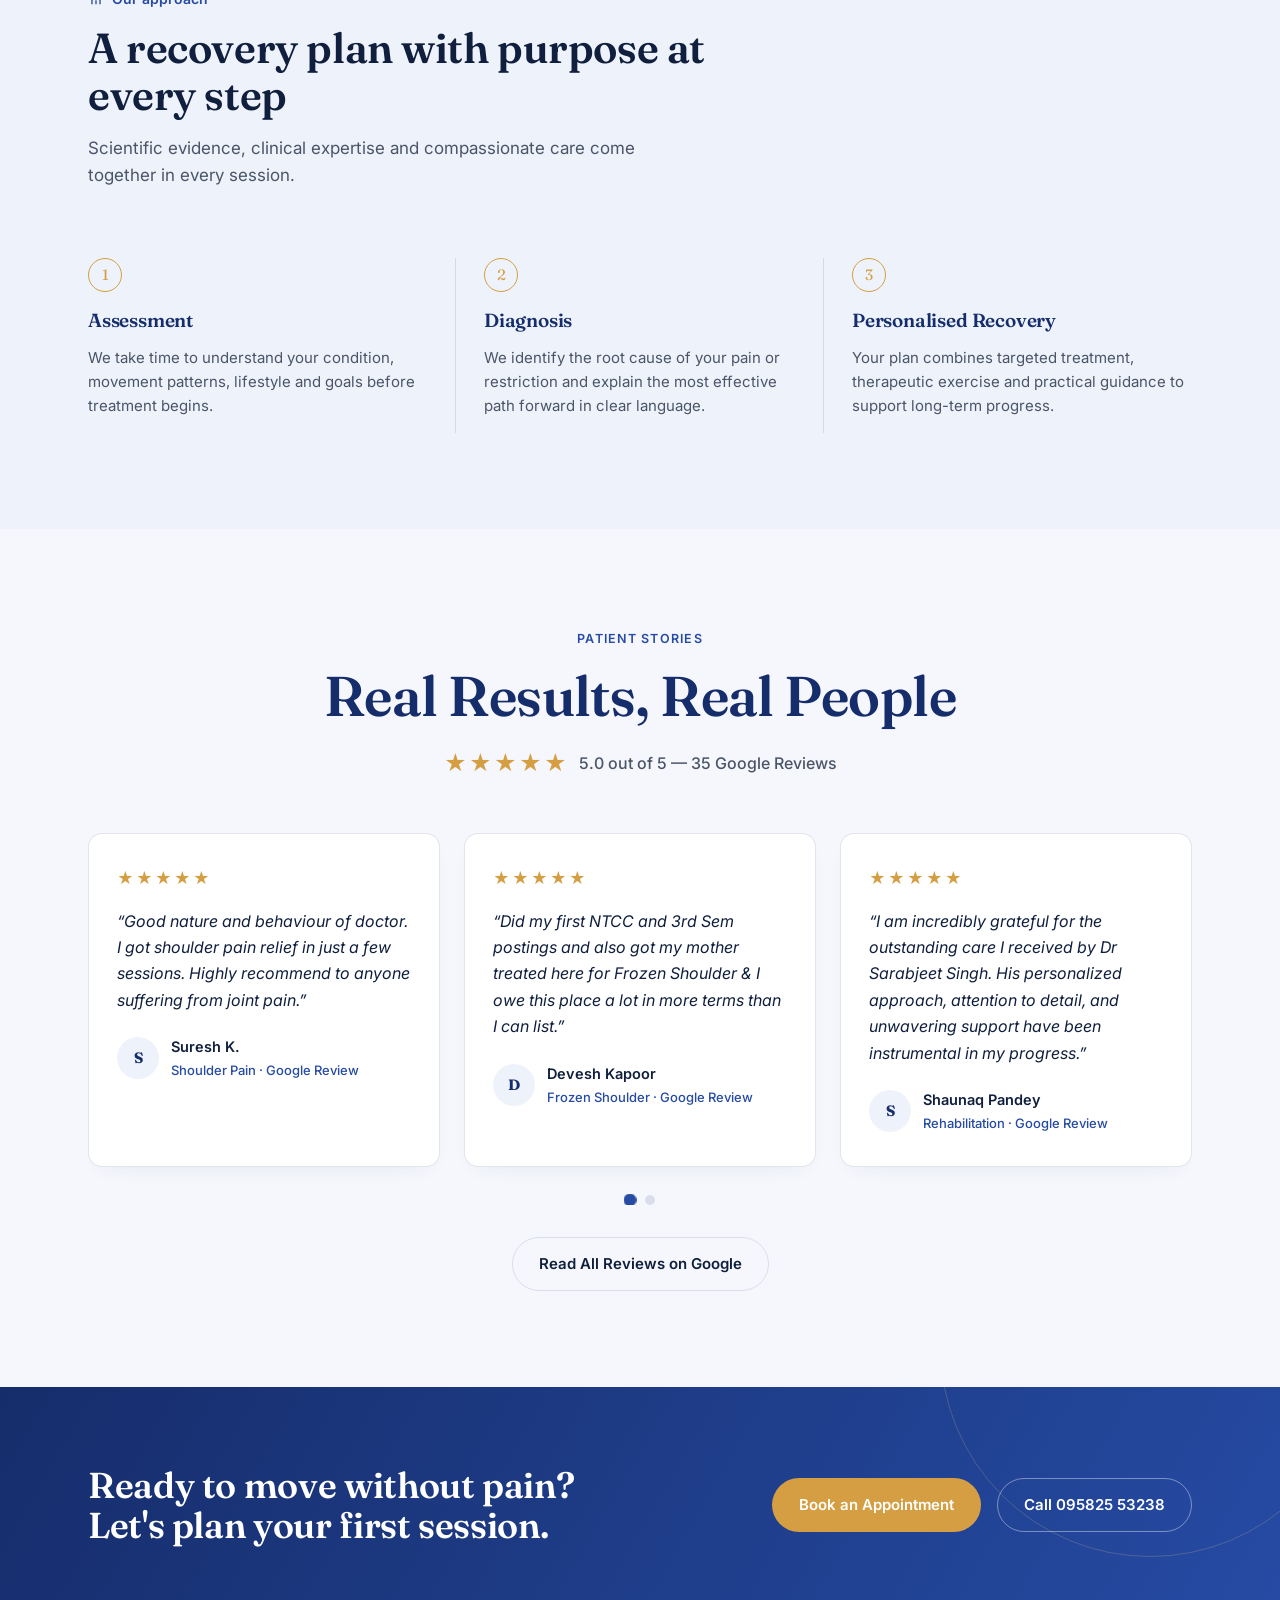
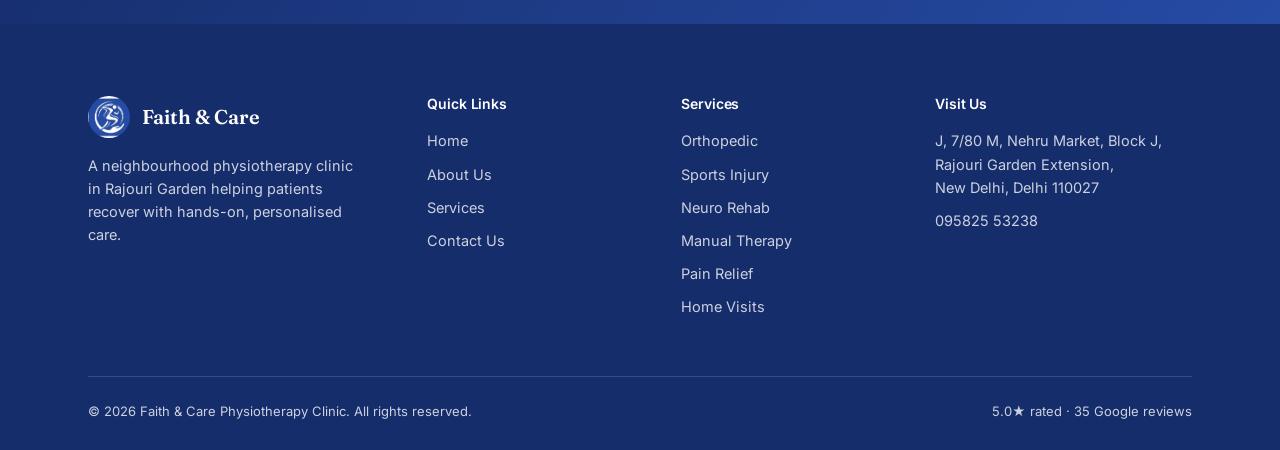
==== commit 6f4632aa: "images an reviews" ====
--- a/index.html
+++ b/index.html
@@ -230,42 +230,69 @@
         <span>5.0 out of 5 — 35 Google Reviews</span>
       </div>
     </div>
-    <div class="results-grid">
-      <div class="result-card">
-        <div class="result-card-stars">★★★★★</div>
-        <p class="result-card-quote">Good nature and behaviour of doctor. I got shoulder pain relief in just a few sessions. Highly recommend to anyone suffering from joint pain.</p>
-        <div class="result-card-who">
-          <div class="result-card-avatar">S</div>
-          <div>
-            <div class="result-card-name">Suresh K.</div>
-            <div class="result-card-condition">Shoulder Pain · Google Review</div>
-          </div>
-        </div>
-      </div>
-      <div class="result-card">
-        <div class="result-card-stars">★★★★★</div>
-        <p class="result-card-quote">Awesome place, very good experience. Dr. Sarabjeet is very knowledgeable and the treatment was effective from the very first session.</p>
-        <div class="result-card-who">
-          <div class="result-card-avatar">A</div>
-          <div>
-            <div class="result-card-name">Anita M.</div>
-            <div class="result-card-condition">Back Pain · Google Review</div>
-          </div>
-        </div>
-      </div>
-      <div class="result-card">
-        <div class="result-card-stars">★★★★★</div>
-        <p class="result-card-quote">Very good doctor and staff. I came with severe knee pain and after a few weeks of treatment I am back to my daily walks without any discomfort.</p>
-        <div class="result-card-who">
-          <div class="result-card-avatar">R</div>
-          <div>
-            <div class="result-card-name">Rajesh P.</div>
-            <div class="result-card-condition">Knee Pain · Google Review</div>
-          </div>
-        </div>
-      </div>
-    </div>
-    <div style="text-align:center;margin-top:40px;">
+    <div class="reviews-slider">
+      <div class="reviews-track" id="reviews-track">
+        <!-- Slide 1 -->
+        <div class="reviews-slide">
+          <div class="result-card">
+            <div class="result-card-stars">★★★★★</div>
+            <p class="result-card-quote">Good nature and behaviour of doctor. I got shoulder pain relief in just a few sessions. Highly recommend to anyone suffering from joint pain.</p>
+            <div class="result-card-who">
+              <div class="result-card-avatar">S</div>
+              <div><div class="result-card-name">Suresh K.</div><div class="result-card-condition">Shoulder Pain · Google Review</div></div>
+            </div>
+          </div>
+          <div class="result-card">
+            <div class="result-card-stars">★★★★★</div>
+            <p class="result-card-quote">Did my first NTCC and 3rd Sem postings and also got my mother treated here for Frozen Shoulder &amp; I owe this place a lot in more terms than I can list.</p>
+            <div class="result-card-who">
+              <div class="result-card-avatar">D</div>
+              <div><div class="result-card-name">Devesh Kapoor</div><div class="result-card-condition">Frozen Shoulder · Google Review</div></div>
+            </div>
+          </div>
+          <div class="result-card">
+            <div class="result-card-stars">★★★★★</div>
+            <p class="result-card-quote">I am incredibly grateful for the outstanding care I received by Dr Sarabjeet Singh. His personalized approach, attention to detail, and unwavering support have been instrumental in my progress.</p>
+            <div class="result-card-who">
+              <div class="result-card-avatar">S</div>
+              <div><div class="result-card-name">Shaunaq Pandey</div><div class="result-card-condition">Rehabilitation · Google Review</div></div>
+            </div>
+          </div>
+        </div>
+        <!-- Slide 2 -->
+        <div class="reviews-slide">
+          <div class="result-card">
+            <div class="result-card-stars">★★★★★</div>
+            <p class="result-card-quote">Dr. Sarabjeet Singh is an exceptional physiotherapist from whom I took my post knee ACL repair rehabilitation. His expertise and dedication to his patients are evident in the personalized care and attention he provides.</p>
+            <div class="result-card-who">
+              <div class="result-card-avatar">R</div>
+              <div><div class="result-card-name">Ritik Garg</div><div class="result-card-condition">ACL Rehabilitation · Google Review</div></div>
+            </div>
+          </div>
+          <div class="result-card">
+            <div class="result-card-stars">★★★★★</div>
+            <p class="result-card-quote">Last year I had severe backpain and had to travel Europe for a month. He gave me the best treatment — he uses updated and advance techniques. I recommend him for the best physiotherapy services!</p>
+            <div class="result-card-who">
+              <div class="result-card-avatar">K</div>
+              <div><div class="result-card-name">K. Munjaal</div><div class="result-card-condition">Back Pain · Google Review</div></div>
+            </div>
+          </div>
+          <div class="result-card">
+            <div class="result-card-stars">★★★★★</div>
+            <p class="result-card-quote">I had a good experience with Dr. Sarabjeet. I had a neck hump and pain. After 4–5 therapy sessions I got a relief.</p>
+            <div class="result-card-who">
+              <div class="result-card-avatar">G</div>
+              <div><div class="result-card-name">Gurdeep Janjua</div><div class="result-card-condition">Neck Pain · Google Review</div></div>
+            </div>
+          </div>
+        </div>
+      </div>
+      <div class="reviews-dots" id="reviews-dots">
+        <button class="reviews-dot is-active" data-slide="0" aria-label="Slide 1"></button>
+        <button class="reviews-dot" data-slide="1" aria-label="Slide 2"></button>
+      </div>
+    </div>
+    <div style="text-align:center;margin-top:32px;">
       <a class="btn btn-ghost" href="https://www.google.com/maps/search/?api=1&query=Faith+%26+Care+Physiotherapy+Clinic+Rajouri+Garden" target="_blank" rel="noopener">Read All Reviews on Google</a>
     </div>
   </div>
--- a/style.css
+++ b/style.css
@@ -745,7 +745,115 @@
 .treatment-spotlight .kicker{ margin-bottom:7px; }
 @media (max-width:600px){ .treatment-spotlight{ grid-template-columns:1fr; gap:18px; padding:18px; } }
 
-/* ---------- Services detail page ---------- */
+/* ---------- Doctor profile (about page) ---------- */
+.doctor-profile{
+  display: grid;
+  grid-template-columns: 340px 1fr;
+  gap: 52px;
+  align-items: start;
+  margin-bottom: 72px;
+}
+.doctor-photo-wrap{
+  position: relative;
+  width: 100%;
+  aspect-ratio: 4 / 5;
+  border-radius: 20px 80px 20px 20px;
+  overflow: hidden;
+  box-shadow: 0 24px 60px -20px rgba(22,45,107,.35);
+  background: var(--mist);
+  flex-shrink: 0;
+}
+.doctor-photo-wrap img{
+  position: absolute;
+  inset: 0;
+  width: 100%;
+  height: 100%;
+  object-fit: cover;
+  object-position: center top;
+}
+.doctor-info h3{
+  font-size: clamp(26px, 3vw, 34px);
+  color: var(--pine-dark);
+  margin-bottom: 6px;
+}
+.doctor-title{
+  font-weight: 600;
+  color: var(--pine);
+  font-size: 16px;
+  margin: 0 0 10px;
+}
+.doctor-creds{
+  font-size: 13.5px;
+  color: var(--ink-soft);
+  font-style: italic;
+  margin: 0 0 18px;
+  padding-bottom: 18px;
+  border-bottom: 1px solid var(--line);
+}
+.doctor-info p{
+  color: var(--ink-soft);
+  font-size: 15.5px;
+  margin: 0 0 14px;
+}
+.doctor-badges{
+  display: flex;
+  flex-wrap: wrap;
+  gap: 8px;
+  margin-top: 20px;
+}
+@media (max-width: 900px){
+  .doctor-profile{
+    grid-template-columns: 1fr;
+    gap: 32px;
+  }
+  .doctor-photo-wrap{
+    aspect-ratio: 3 / 2;
+    max-height: 320px;
+    border-radius: 16px 56px 16px 16px;
+  }
+  .doctor-photo-wrap img{ object-position: center 20%; }
+}
+
+/* Clinic brief (about page) */
+.clinic-brief{
+  display: grid;
+  grid-template-columns: 1fr 1fr;
+  gap: 52px;
+  align-items: center;
+  padding-top: 52px;
+  border-top: 1px solid var(--line);
+}
+.clinic-brief-text .kicker{ margin-bottom: 10px; }
+.clinic-brief-text h3{ font-size: clamp(22px, 2.8vw, 30px); color: var(--pine-dark); margin-bottom: 16px; }
+.clinic-brief-text p{ color: var(--ink-soft); font-size: 15.5px; margin: 0 0 14px; }
+@media (max-width: 900px){
+  .clinic-brief{ grid-template-columns: 1fr; gap: 28px; }
+}
+
+/* ---------- Service photos ---------- */
+.service-photo-wrap{
+  margin-top: 20px;
+  width: 100%;
+  max-width: 360px;
+  aspect-ratio: 3 / 4;
+  border-radius: var(--radius);
+  overflow: hidden;
+  position: relative;
+  background: var(--mist);
+  box-shadow: 0 12px 32px -16px rgba(22,45,107,.22);
+}
+.service-photo-wrap img{
+  position: absolute;
+  inset: 0;
+  width: 100%;
+  height: 100%;
+  object-fit: contain;
+  object-position: center;
+  background: var(--mist);
+}
+@media (max-width: 600px){
+  .service-photo-wrap{ max-width: 100%; aspect-ratio: 3 / 4; }
+}
 .service-detail{
   display: grid;
   grid-template-columns: 60px 1fr;
@@ -833,7 +941,9 @@
 .field-row{ display: grid; grid-template-columns: 1fr 1fr; gap: 18px; }
 @media (max-width: 560px){ .field-row{ grid-template-columns: 1fr; } }
 
-.form-note{ font-size: 13px; color: var(--ink-soft); margin-top: 14px; }
+@media (max-width: 600px){
+  .contact-photo-map{ grid-template-columns: 1fr !important; }
+}
 .form-success{
   display: none;
   background: var(--mist);
@@ -957,7 +1067,44 @@
   box-shadow: 0 16px 32px -12px rgba(0,0,0,0.45);
 }
 
-/* ---------- Real Results section ---------- */
+/* ---------- Reviews slider ---------- */
+.reviews-slider{ position: relative; overflow: hidden; }
+.reviews-track{
+  display: flex;
+  transition: transform .6s cubic-bezier(.4,0,.2,1);
+  will-change: transform;
+}
+.reviews-slide{
+  display: grid;
+  grid-template-columns: repeat(3, 1fr);
+  gap: 24px;
+  min-width: 100%;
+}
+@media (max-width: 900px){
+  .reviews-slide{ grid-template-columns: 1fr; }
+}
+@media (max-width: 600px){
+  .reviews-slide{ grid-template-columns: 1fr; }
+}
+.reviews-dots{
+  display: flex;
+  justify-content: center;
+  gap: 10px;
+  margin-top: 28px;
+}
+.reviews-dot{
+  width: 10px; height: 10px;
+  border-radius: 50%;
+  border: none;
+  background: var(--line);
+  cursor: pointer;
+  padding: 0;
+  transition: background .2s ease, transform .2s ease;
+}
+.reviews-dot.is-active{
+  background: var(--pine);
+  transform: scale(1.3);
+}
 .section--results{
   background: var(--paper);
 }
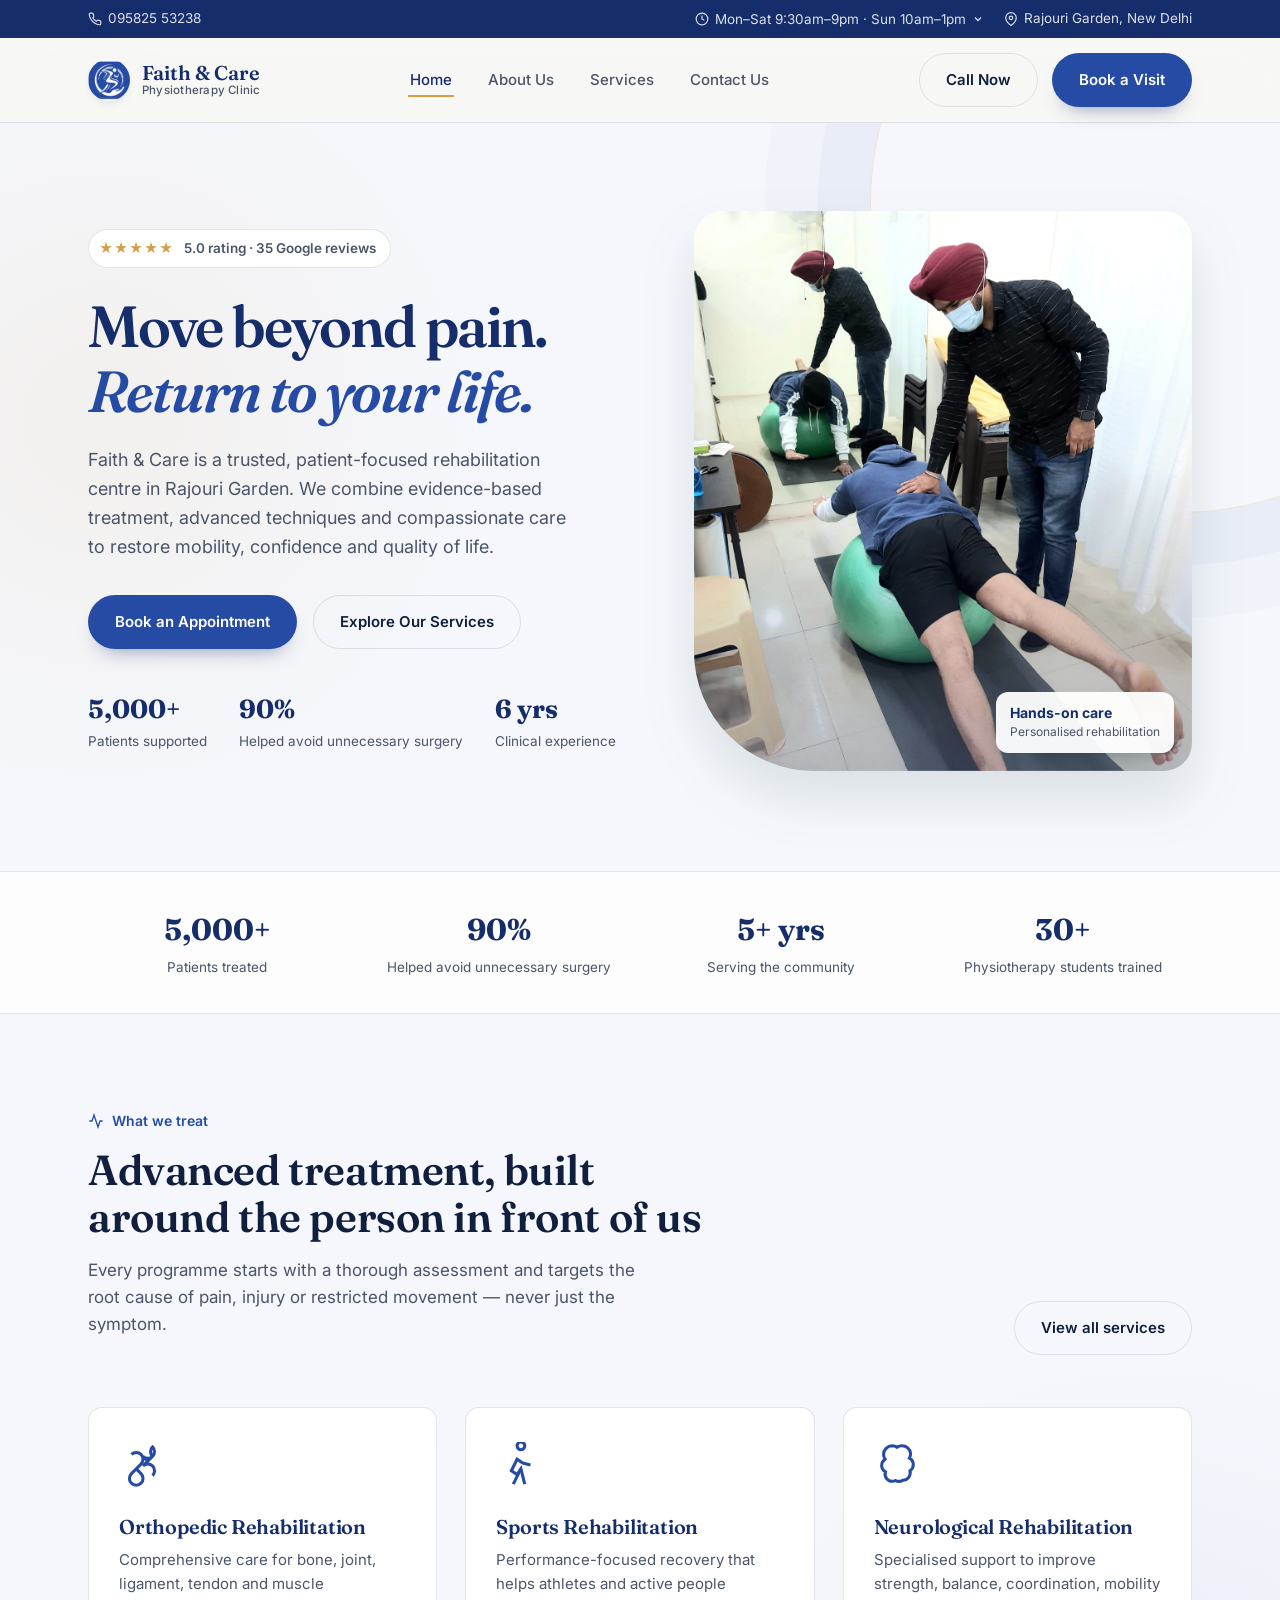
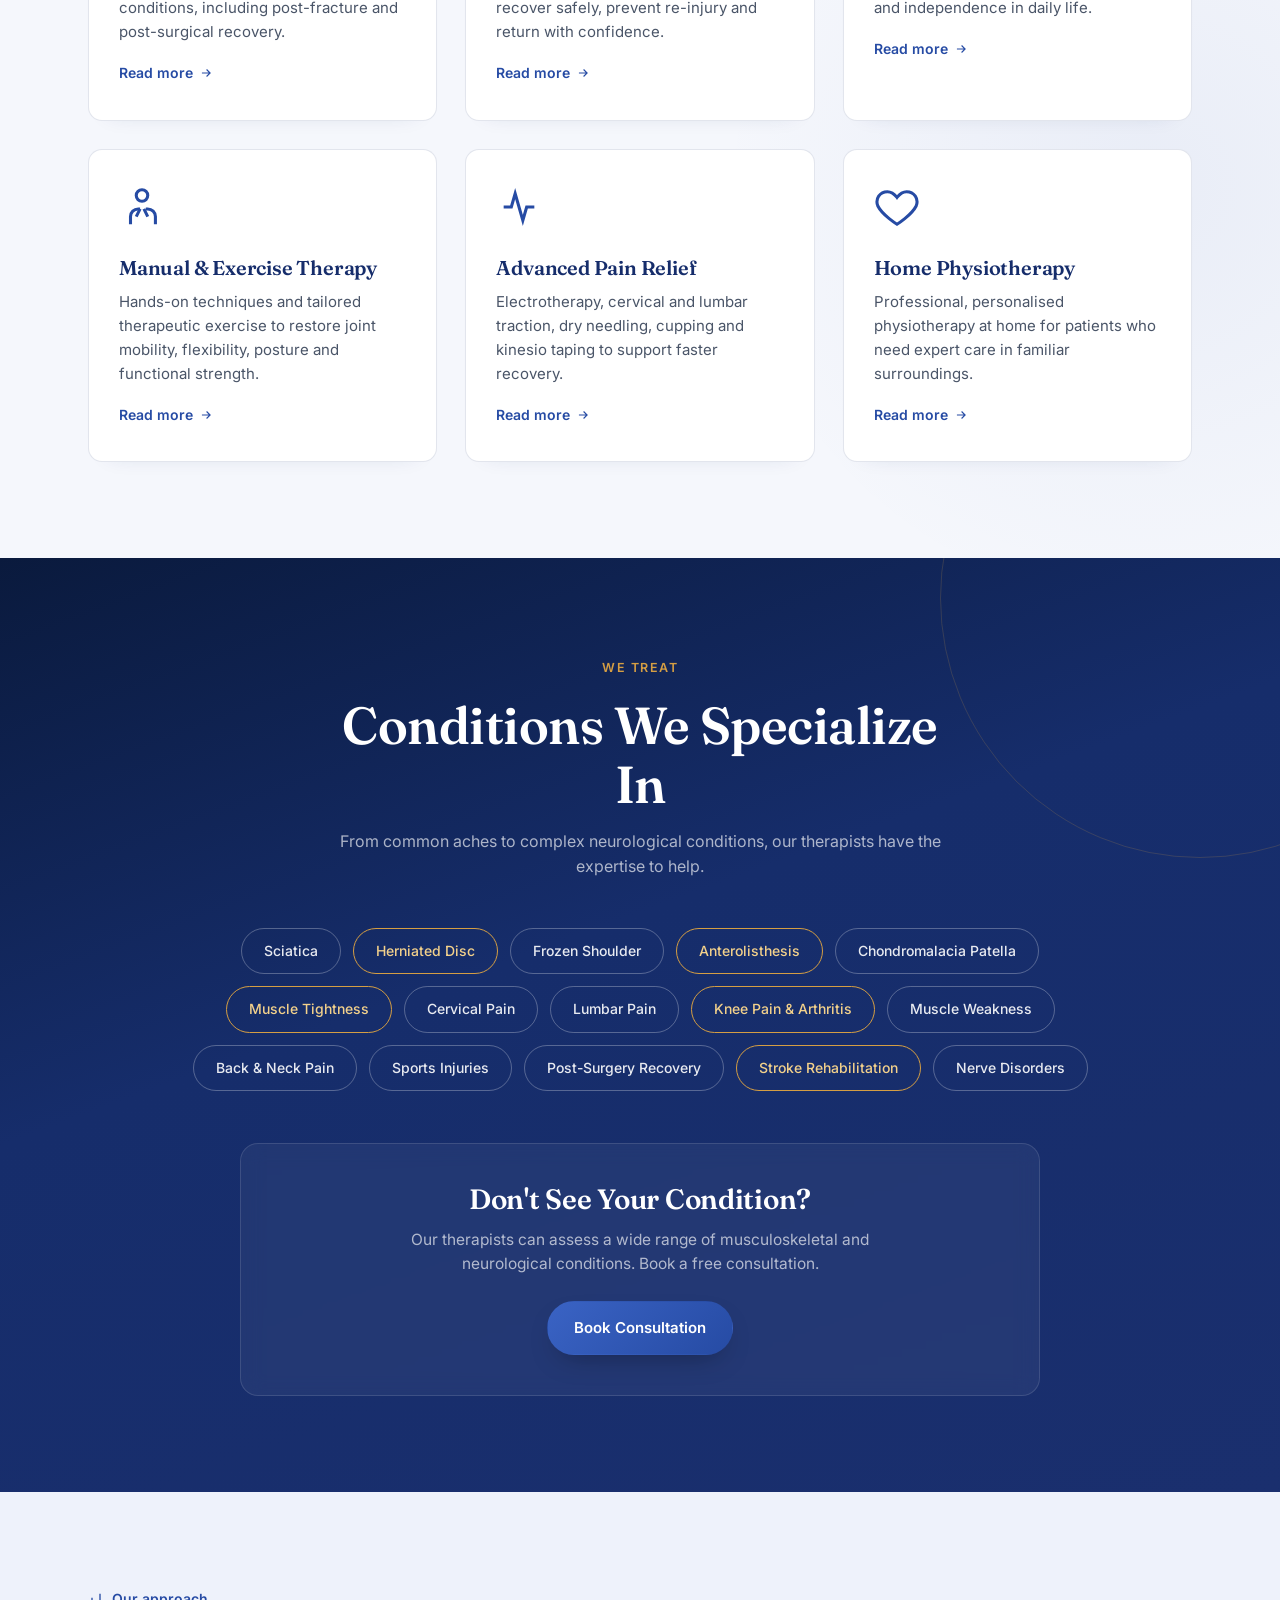
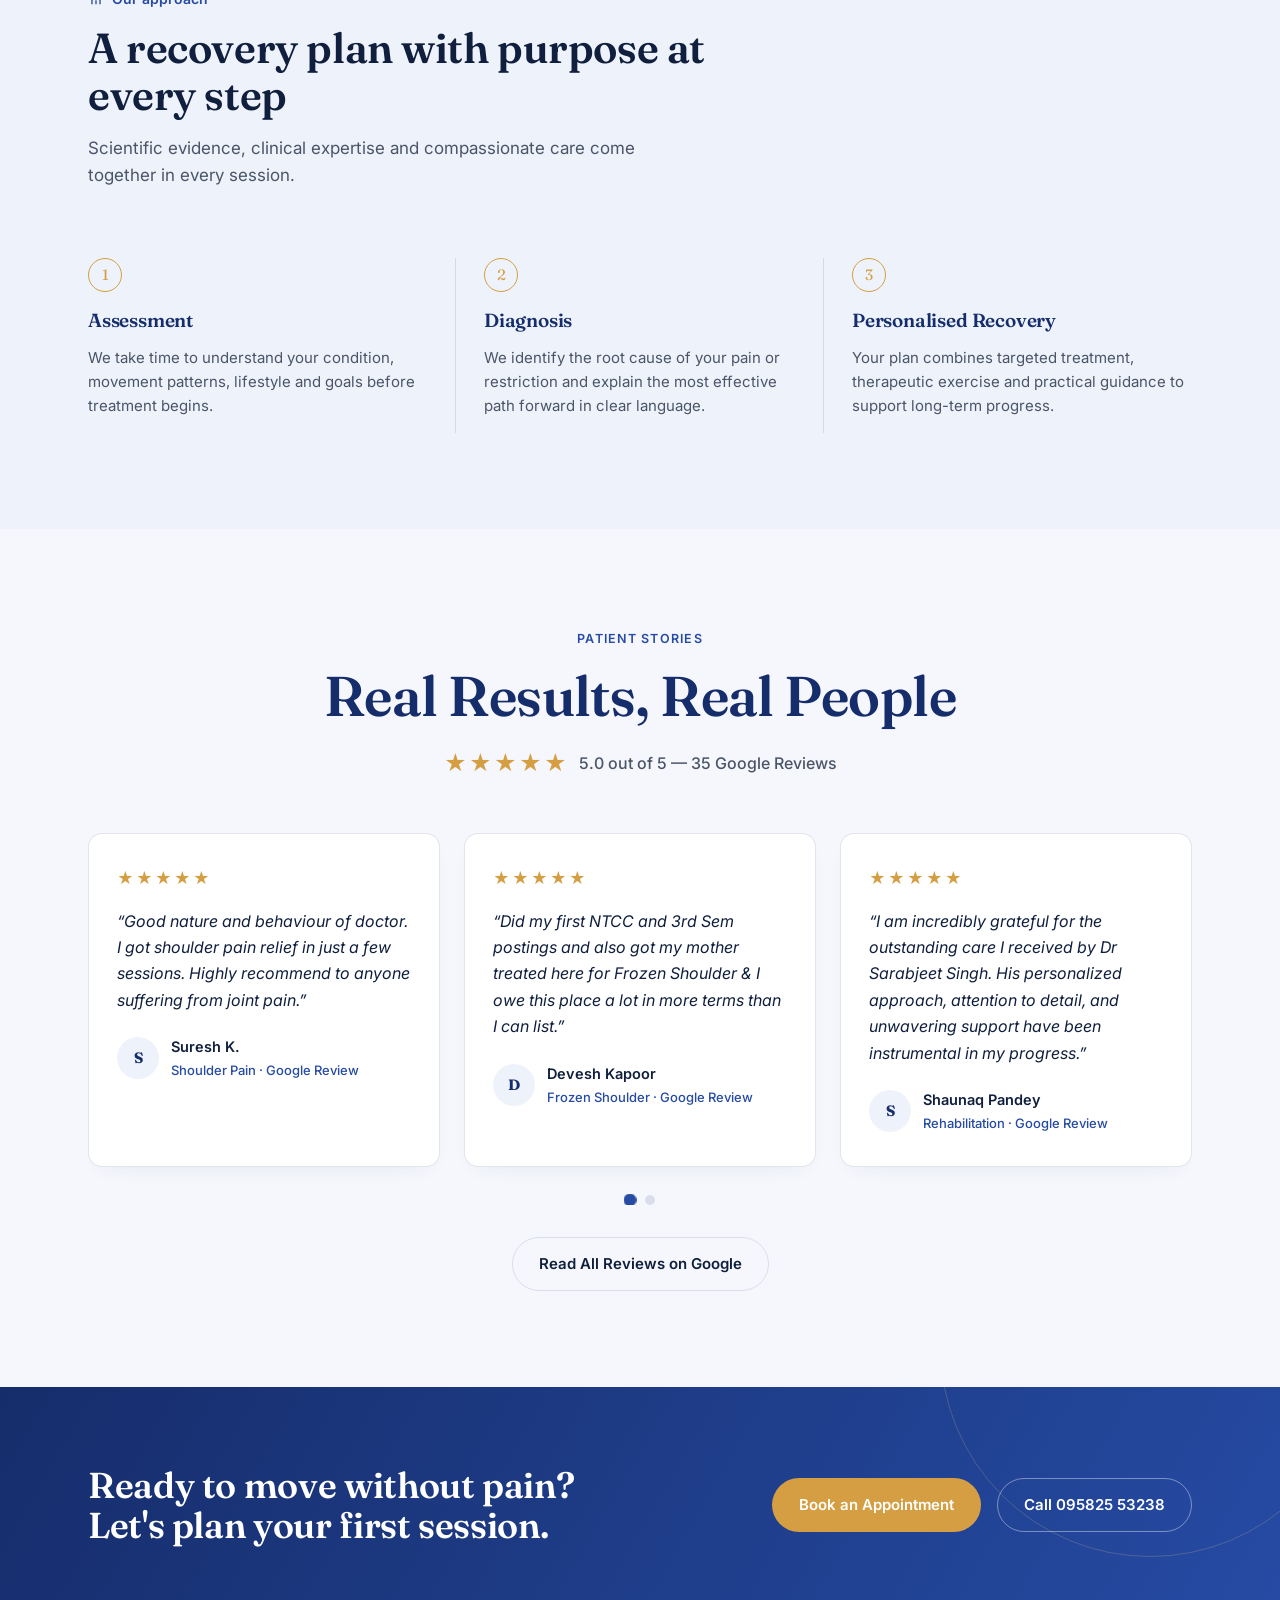
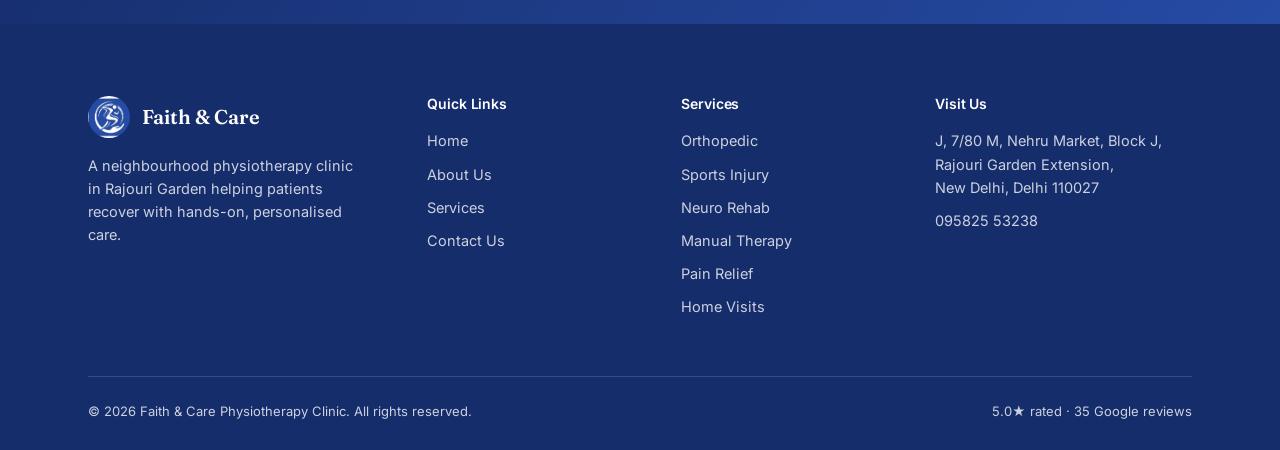
==== commit 32dfcca3: "timings fix" ====
--- a/index.html
+++ b/index.html
@@ -20,17 +20,17 @@
       <div class="hours-dropdown-wrap" id="hours-drop">
         <button class="hours-trigger" aria-expanded="false" aria-haspopup="true">
           <svg viewBox="0 0 24 24" fill="none" stroke="currentColor" stroke-width="2"><circle cx="12" cy="12" r="10"/><polyline points="12 6 12 12 16 14"/></svg>
-          Mon–Sat 9am–9pm &middot; Sun 10am–1pm
+          Mon–Sat 9:30am–9pm &middot; Sun 10am–1pm
           <svg class="chevron" viewBox="0 0 24 24" fill="none" stroke="currentColor" stroke-width="2.5"><polyline points="6 9 12 15 18 9"/></svg>
         </button>
         <div class="hours-panel" role="tooltip">
           <table>
-            <tr><td>Monday</td><td>9:00 AM – 9:00 PM</td></tr>
-            <tr><td>Tuesday</td><td>9:00 AM – 9:00 PM</td></tr>
-            <tr><td>Wednesday</td><td>9:00 AM – 9:00 PM</td></tr>
-            <tr><td>Thursday</td><td>9:00 AM – 9:00 PM</td></tr>
-            <tr><td>Friday</td><td>9:00 AM – 9:00 PM</td></tr>
-            <tr><td>Saturday</td><td>9:00 AM – 9:00 PM</td></tr>
+            <tr><td>Monday</td><td>9:30 AM – 9:00 PM</td></tr>
+            <tr><td>Tuesday</td><td>9:30 AM – 9:00 PM</td></tr>
+            <tr><td>Wednesday</td><td>9:30 AM – 9:00 PM</td></tr>
+            <tr><td>Thursday</td><td>9:30 AM – 9:00 PM</td></tr>
+            <tr><td>Friday</td><td>9:30 AM – 9:00 PM</td></tr>
+            <tr><td>Saturday</td><td>9:30 AM – 9:00 PM</td></tr>
             <tr><td>Sunday</td><td>10:00 AM – 1:00 PM</td></tr>
           </table>
         </div>
